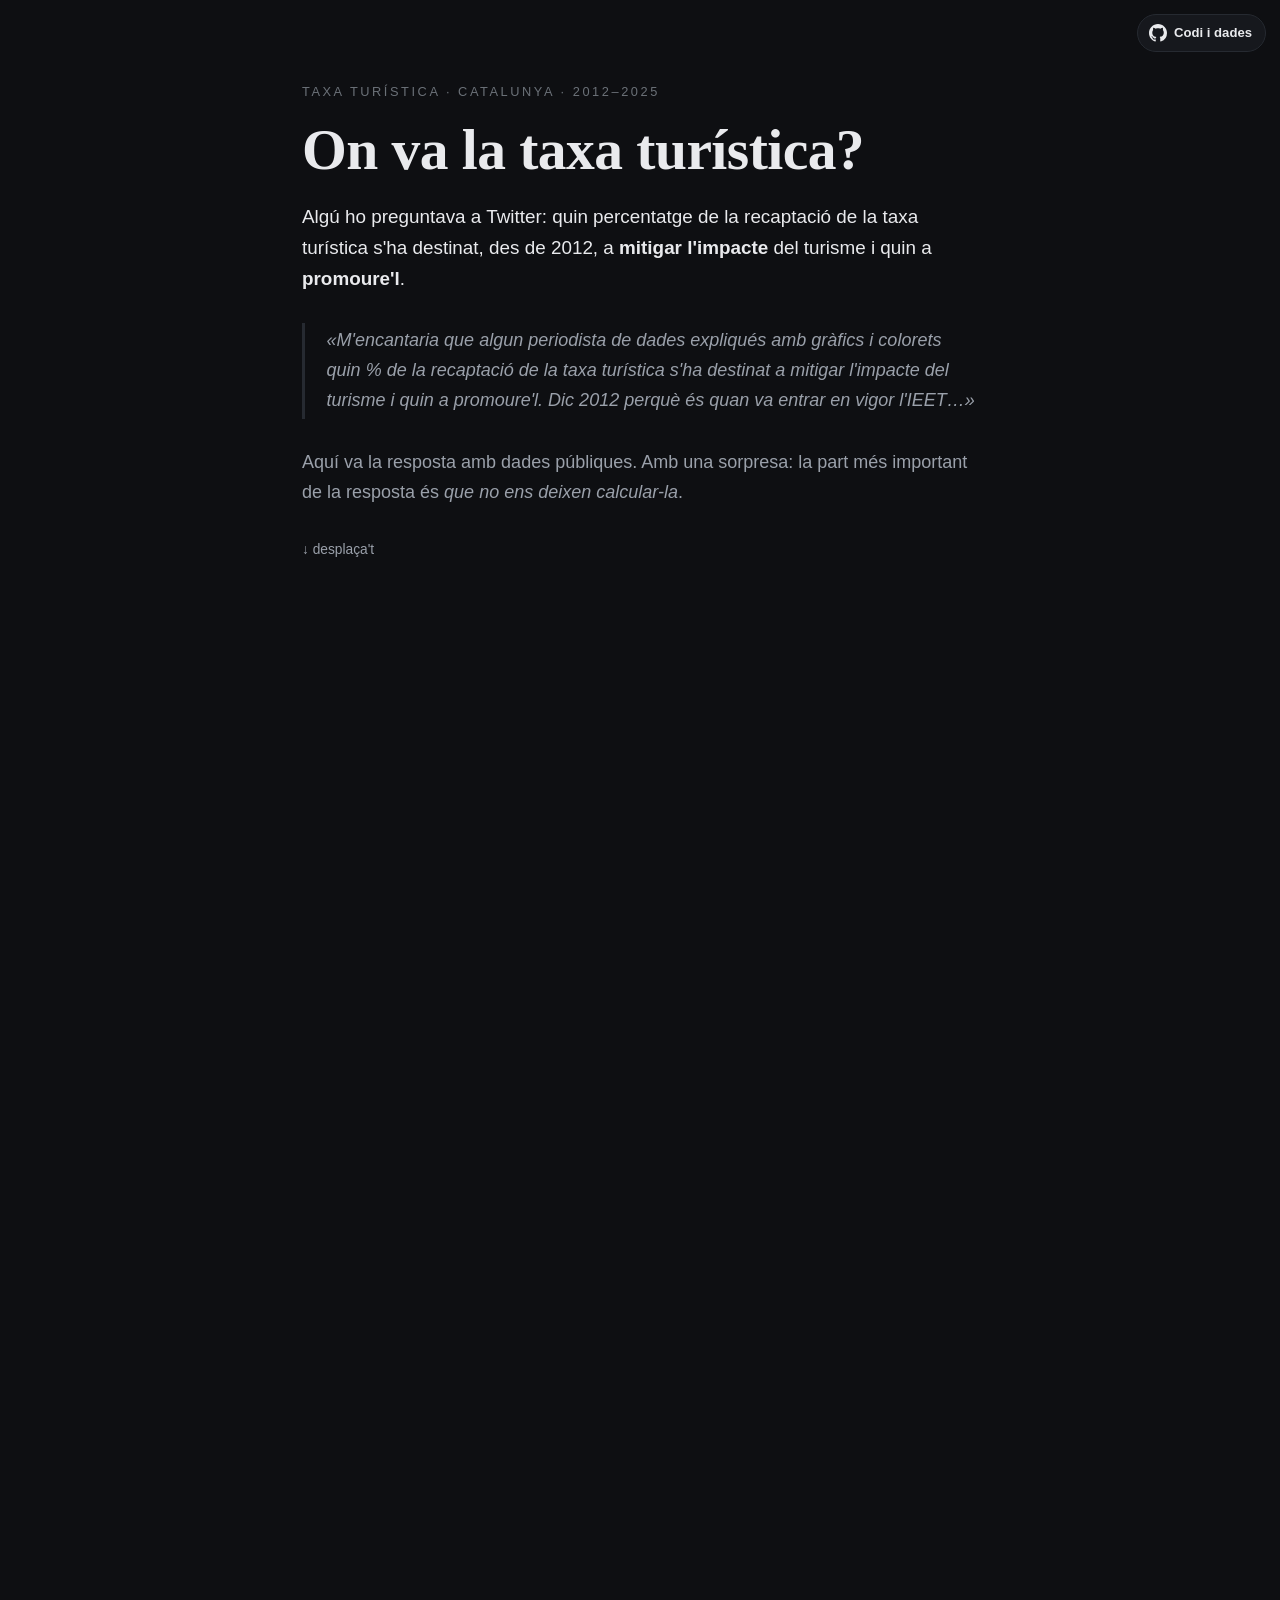
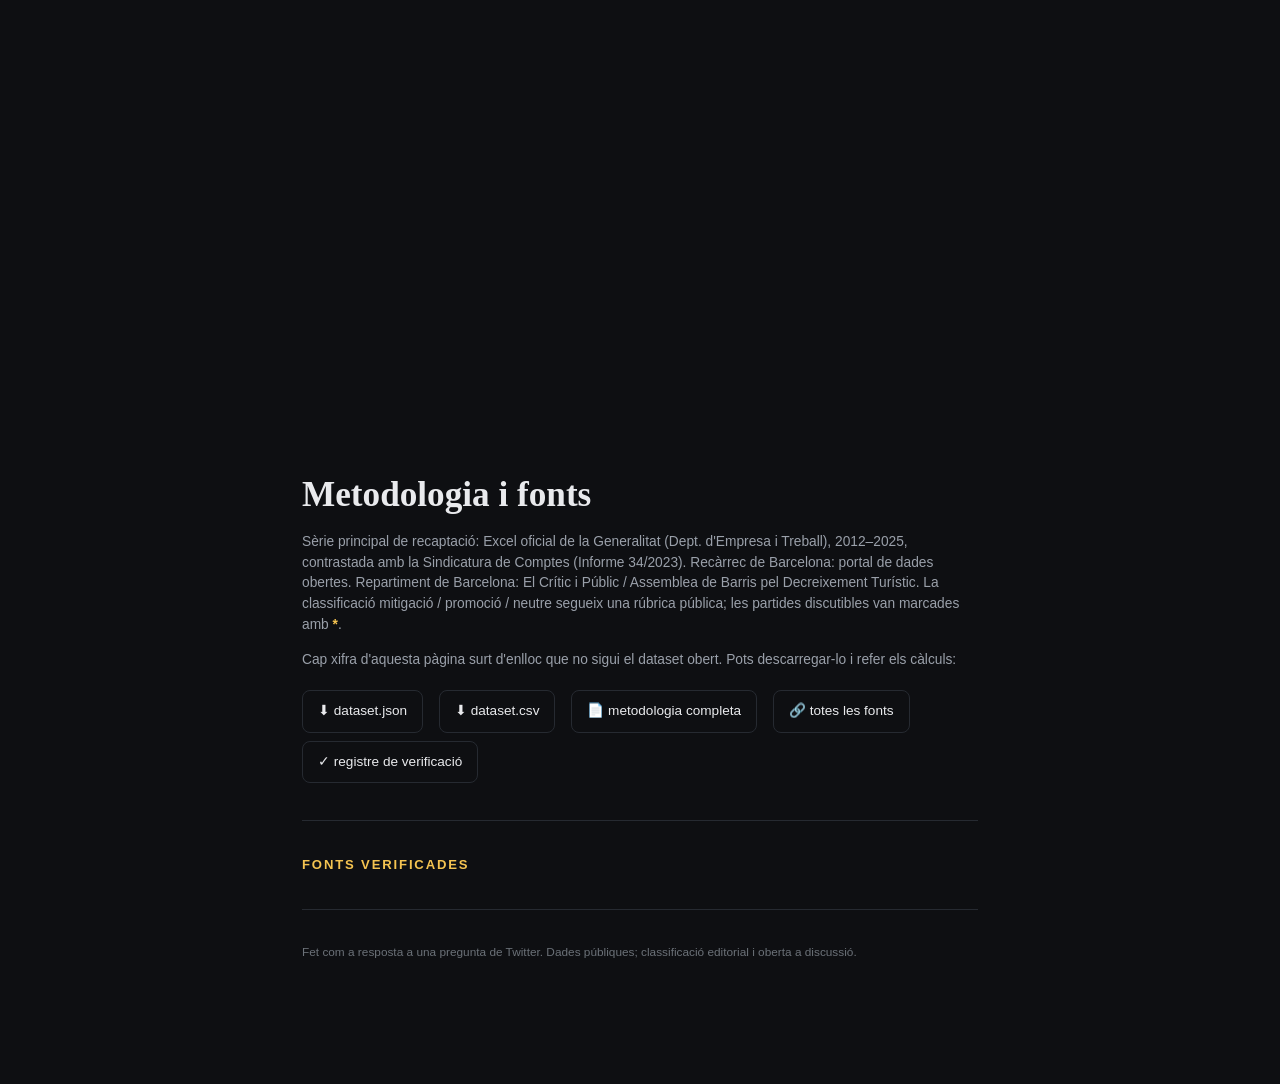
==== index.template.html @ 40e98e31 "fix: afegeix favicon SVG i elimina el 404 de /favicon.ico" ====
<!DOCTYPE html>
<html lang="ca">
<head>
<meta charset="utf-8">
<meta name="viewport" content="width=device-width, initial-scale=1">
<title>On va la taxa turística? · Catalunya 2012–2025</title>
<link rel="icon" type="image/svg+xml" href="favicon.svg">
<meta name="description" content="Quina part de la taxa turística catalana s'ha destinat a mitigar l'impacte del turisme i quina a promoure'l, des de 2012. Amb dades públiques i verificables.">
<meta property="og:title" content="On va la taxa turística?">
<meta property="og:description" content="Mitigar l'impacte del turisme o promoure'l? El que diuen — i el que amaguen — les dades públiques de la taxa turística catalana des de 2012.">
<meta property="og:type" content="website">
<meta name="twitter:card" content="summary_large_image">
<style>
  :root{
    --bg:#0e0f12; --panel:#16181d; --line:#262a31;
    --ink:#e9eaed; --muted:#9aa0aa; --faint:#6b7178;
    --promo:#e4572e; --mitig:#3aaf6c; --neutre:#8a8f98;
    --accent:#f5c451;
    --serif:Georgia,'Times New Roman',serif;
    --sans:-apple-system,BlinkMacSystemFont,'Segoe UI',Roboto,Helvetica,Arial,sans-serif;
    --maxw:720px;
  }
  *{box-sizing:border-box}
  html{scroll-behavior:smooth}
  body{
    margin:0;background:var(--bg);color:var(--ink);
    font-family:var(--sans);font-size:18px;line-height:1.65;
    -webkit-font-smoothing:antialiased;
  }
  #progress{position:fixed;top:0;left:0;height:3px;width:0;background:var(--accent);z-index:50;transition:width .1s linear}
  .ghbtn{position:fixed;top:14px;right:14px;z-index:60;display:inline-flex;align-items:center;gap:7px;
    background:var(--panel);border:1px solid var(--line);border-radius:999px;padding:7px 13px 7px 11px;
    color:var(--ink);text-decoration:none;font-size:.82rem;font-weight:600;backdrop-filter:blur(6px)}
  .ghbtn:hover{border-color:var(--accent)}
  .ghbtn svg{width:18px;height:18px;fill:currentColor}
  @media (max-width:520px){ .ghbtn span{display:none} .ghbtn{padding:8px} }
  .contrib{background:var(--panel);border:1px solid var(--line);border-radius:14px;padding:26px 24px}
  .contrib .btnrow{margin-top:1.1em}
  .btn{display:inline-flex;align-items:center;gap:8px;margin:.3em 10px .3em 0;padding:11px 18px;border-radius:9px;
    text-decoration:none;font-size:.9rem;font-weight:600}
  .btn-primary{background:var(--accent);color:#0e0f12}
  .btn-ghost{background:transparent;color:var(--ink);border:1px solid var(--line)}
  .btn-ghost:hover{border-color:var(--accent)}
  .btn svg{width:18px;height:18px;fill:currentColor}
  .wrap{max-width:var(--maxw);margin:0 auto;padding:0 22px}
  section{padding:9vh 0;border-bottom:1px solid transparent}
  .scene{opacity:0;transform:translateY(22px);transition:opacity .7s ease,transform .7s ease}
  .scene.in{opacity:1;transform:none}
  h1{font-family:var(--serif);font-weight:700;font-size:clamp(2.1rem,7vw,3.6rem);line-height:1.05;letter-spacing:-.01em;margin:.2em 0 .35em}
  h2{font-family:var(--serif);font-weight:700;font-size:clamp(1.5rem,4.6vw,2.2rem);line-height:1.12;margin:.2em 0 .5em}
  h3{font-size:.82rem;text-transform:uppercase;letter-spacing:.14em;color:var(--accent);font-weight:700;margin:0 0 1.1em}
  p{margin:0 0 1.1em}
  .lede{font-size:1.18rem;color:var(--ink)}
  .muted{color:var(--muted)}
  .small{font-size:.86rem;line-height:1.5}
  a{color:var(--ink);text-decoration:underline;text-decoration-color:var(--faint);text-underline-offset:3px}
  a:hover{text-decoration-color:var(--accent)}
  .kicker{font-size:.8rem;text-transform:uppercase;letter-spacing:.2em;color:var(--faint);margin-bottom:1.4em}
  .tweet{border-left:3px solid var(--line);padding:.2em 0 .2em 1.2em;margin:1.6em 0;color:var(--muted);font-style:italic}
  .big-stat{font-family:var(--serif);font-size:clamp(3rem,16vw,7rem);line-height:.9;font-weight:700;letter-spacing:-.02em}
  .big-stat.promo{color:var(--promo)}
  .big-stat.hole{color:var(--accent)}
  .chip{display:inline-flex;align-items:center;gap:.45em;font-size:.8rem;color:var(--muted);margin:.2em .8em .2em 0}
  .dot{width:.7em;height:.7em;border-radius:2px;display:inline-block}
  figure{margin:1.8em 0}
  figcaption{font-size:.8rem;color:var(--faint);margin-top:.7em}
  .src{font-size:.74rem;color:var(--faint)}
  .src a{color:var(--muted)}
  .callout{background:var(--panel);border:1px solid var(--line);border-radius:12px;padding:22px 22px;margin:1.6em 0}
  .callout.warn{border-color:#3a3320;background:#1b1810}
  .quote{font-family:var(--serif);font-size:1.25rem;line-height:1.45;color:var(--ink);margin:.2em 0 .5em}
  table.note{width:100%;border-collapse:collapse;font-size:.82rem;margin-top:.6em}
  table.note td{padding:.28em 0;border-bottom:1px solid var(--line);vertical-align:top}
  table.note td:last-child{text-align:right;white-space:nowrap;padding-left:14px;color:var(--muted)}
  .star{color:var(--accent);font-weight:700}
  svg{display:block;width:100%;height:auto;overflow:visible}
  .axis{fill:var(--faint);font-size:11px;font-family:var(--sans)}
  .barlabel{fill:var(--ink);font-size:12px;font-family:var(--sans)}
  .barval{fill:var(--muted);font-size:12px;font-family:var(--sans)}
  .legend{display:flex;flex-wrap:wrap;gap:2px 0;margin:.4em 0 0}
  .toggle{display:inline-flex;gap:6px;margin:.4em 0 1em;flex-wrap:wrap}
  .toggle button{background:var(--panel);color:var(--muted);border:1px solid var(--line);border-radius:999px;padding:6px 13px;font:inherit;font-size:.8rem;cursor:pointer}
  .toggle button[aria-pressed=true]{color:var(--bg);background:var(--accent);border-color:var(--accent);font-weight:600}
  .srcline{margin-top:.5em;font-size:.76rem;line-height:1.9}
  .srcline a{color:var(--muted);margin-right:.5em;border:1px solid var(--line);border-radius:6px;padding:3px 8px;text-decoration:none;white-space:nowrap;display:inline-block}
  .srcline a:hover{border-color:var(--accent);color:var(--ink)}
  .srcline a .ok{color:var(--mitig);font-weight:700}
  .regsrc{font-size:.74rem;margin-top:.5em;display:inline-block;color:var(--muted);text-decoration:none;border-bottom:1px solid var(--line)}
  .regsrc:hover{color:var(--ink);border-color:var(--accent)}
  .srclist{list-style:none;padding:0;margin:.4em 0 0;font-size:.82rem}
  .srclist li{padding:.7em 0;border-bottom:1px solid var(--line)}
  .srclist a{color:var(--ink)}
  .srclist .meta{color:var(--faint);display:block;margin-top:.2em;line-height:1.5}
  .ok{color:var(--mitig);font-weight:700}
  footer{padding:7vh 0 12vh;color:var(--muted);font-size:.86rem}
  footer h2{color:var(--ink)}
  .dl{display:inline-block;margin:.3em 12px .3em 0;padding:9px 15px;border:1px solid var(--line);border-radius:8px;text-decoration:none;color:var(--ink);font-size:.85rem}
  .dl:hover{border-color:var(--accent)}
  hr{border:0;border-top:1px solid var(--line);margin:2.4em 0}
  code{background:#1f232a;border:1px solid var(--line);border-radius:4px;padding:1px 5px;font-size:.86em}
  .anno{fill:var(--faint);font-size:10.5px}
  @media (max-width:520px){ body{font-size:17px} section{padding:7vh 0} }
</style>
</head>
<body>
<div id="progress"></div>
<a class="ghbtn" href="https://github.com/comlaterra/taxa-turistica-catalunya" target="_blank" rel="noopener noreferrer" aria-label="Veure el codi i les dades a GitHub">
  <svg viewBox="0 0 16 16" aria-hidden="true"><path d="M8 0C3.58 0 0 3.58 0 8c0 3.54 2.29 6.53 5.47 7.59.4.07.55-.17.55-.38 0-.19-.01-.82-.01-1.49-2.01.37-2.53-.49-2.69-.94-.09-.23-.48-.94-.82-1.13-.28-.15-.68-.52-.01-.53.63-.01 1.08.58 1.23.82.72 1.21 1.87.87 2.33.66.07-.52.28-.87.51-1.07-1.78-.2-3.64-.89-3.64-3.95 0-.87.31-1.59.82-2.15-.08-.2-.36-1.02.08-2.12 0 0 .67-.21 2.2.82.64-.18 1.32-.27 2-.27.68 0 1.36.09 2 .27 1.53-1.04 2.2-.82 2.2-.82.44 1.1.16 1.92.08 2.12.51.56.82 1.27.82 2.15 0 3.07-1.87 3.75-3.65 3.95.29.25.54.73.54 1.48 0 1.07-.01 1.93-.01 2.2 0 .21.15.46.55.38A8.013 8.013 0 0016 8c0-4.42-3.58-8-8-8z"/></svg>
  <span>Codi i dades</span>
</a>

<main>
  <section id="intro">
    <div class="wrap scene in">
      <div class="kicker">Taxa turística · Catalunya · 2012–2025</div>
      <h1>On va la taxa turística?</h1>
      <p class="lede">Algú ho preguntava a Twitter: quin percentatge de la recaptació de la taxa
      turística s'ha destinat, des de 2012, a <strong>mitigar l'impacte</strong> del turisme i
      quin a <strong>promoure'l</strong>.</p>
      <div class="tweet">«M'encantaria que algun periodista de dades expliqués amb gràfics i
      colorets quin % de la recaptació de la taxa turística s'ha destinat a mitigar l'impacte del
      turisme i quin a promoure'l. Dic 2012 perquè és quan va entrar en vigor l'IEET…»</div>
      <p class="muted">Aquí va la resposta amb dades públiques. Amb una sorpresa: la part més
      important de la resposta és <em>que no ens deixen calcular-la</em>.</p>
      <p class="small muted" style="margin-top:2.4em">↓ desplaça't</p>
    </div>
  </section>

  <section id="recaptacio">
    <div class="wrap">
      <div class="scene"><h3>1 · El denominador</h3>
      <h2>Primer, de quants diners parlem</h2>
      <p>L'IEET és vigent des de l'1 de novembre de 2012. Aquesta és la recaptació real, any a
      any, segons les xifres oficials de la Generalitat (i contrastades amb la Sindicatura de
      Comptes). De pocs milions a gairebé <strong>95 milions l'any</strong>.</p>
      </div>
      <figure class="scene">
        <div class="toggle" id="recToggle">
          <button data-mode="ieet" aria-pressed="true">IEET (Generalitat)</button>
          <button data-mode="both" aria-pressed="false">+ recàrrec de Barcelona</button>
        </div>
        <div id="chart-recaptacio"></div>
        <figcaption>Recaptació anual en milions d'euros. <span class="muted">2012 i 2025 són anys
        parcials.</span></figcaption>
        <div class="src" data-src="excel_gencat,socrata_q4sr,sindicatura_34_2023">Font: Generalitat,
        Dept. d'Empresa i Treball (Excel oficial 2012–2025); recàrrec de Barcelona via dades
        obertes. Contrast: Sindicatura de Comptes, Informe 34/2023.</div>
      </figure>
    </div>
  </section>

  <section id="pregunta">
    <div class="wrap scene">
      <h3>2 · La pregunta</h3>
      <h2>«…i on van, aquests diners?»</h2>
      <p>La llei envia la recaptació a un fons amb un nom que ja és tota una declaració
      d'intencions: el <strong>Fons per al Foment del Turisme</strong>. <em>Foment</em>, no
      mitigació.</p>
      <div id="regimes"></div>
    </div>
  </section>

  <section id="forat">
    <div class="wrap">
      <div class="scene" style="text-align:center">
        <h3 style="color:var(--accent)">3 · El forat negre</h3>
        <div class="big-stat hole">50%</div>
        <p class="lede" style="margin-top:.6em">del Fons el gestiona la Generalitat sense dir
        públicament en què el gasta.</p>
      </div>
      <div class="scene callout warn">
        <p class="quote">«Per al 50% restant del Fons… el Comitè bilateral <strong>no detalla ni
        especifica les actuacions o finalitats concretes</strong> a què s'ha de destinar
        l'import.»</p>
        <p class="src">— Sindicatura de Comptes de Catalunya, <a
        href="https://www.sindicatura.cat/documents/36414/85841/2023_34_es.pdf" target="_blank"
        rel="noopener noreferrer">Informe 34/2023</a> (fiscalització de l'exercici 2021, p. 24–26).
        Traducció del castellà.</p>
      </div>
      <div class="scene">
        <p>Aquest és el moll de l'os. <strong>El percentatge exacte mitigació-vs-promoció a
        escala de Catalunya no es pot calcular</strong> — no perquè no s'hagi mirat prou, sinó
        perquè <strong>l'administració no ho publica</strong>. I aquesta opacitat ja és una
        resposta a la pregunta del tuit.</p>
        <p class="muted">Però sí que podem mirar dues coses que <em>sí</em> són públiques: a qui
        van a parar els diners, i el cas de Barcelona, on el detall existeix.</p>
      </div>
    </div>
  </section>

  <section id="proxy">
    <div class="wrap">
      <div class="scene"><h3>4 · El que sí es veu (Generalitat)</h3>
      <h2>A qui transfereix la Generalitat</h2>
      <p>No sabem la finalitat euro a euro, però sí <strong>el destinatari</strong>. De la part
      del Fons que gestiona la Generalitat, l'exercici 2021, gairebé tot va a dos
      <strong>ens de promoció</strong>: l'Agència Catalana de Turisme i Circuits de
      Catalunya.</p>
      </div>
      <figure class="scene">
        <div id="chart-distribucio"></div>
        <div class="legend" id="legend-cats"></div>
        <figcaption>Transferències del Fons per destinatari, 2021, en milions d'euros.</figcaption>
        <div class="src" data-src="sindicatura_34_2023">Font: Sindicatura de Comptes, Informe
        34/2023 (obligacions reconegudes, exercici 2021).</div>
      </figure>
      <div class="scene callout">
        <p style="margin:0">L'<strong>Agència Catalana de Turisme</strong> i <strong>Circuits de
        Catalunya</strong> són, tots dos, organismes de <span style="color:var(--promo)">promoció
        turística</span>. La despesa identificable en <span
        style="color:var(--mitig)">mitigar</span> l'impacte, en canvi, queda dins el 50% que «no
        es detalla».</p>
      </div>
    </div>
  </section>

  <section id="barcelona">
    <div class="wrap">
      <div class="scene"><h3>5 · El cas Barcelona</h3>
      <h2>Aquí la dada sí existeix</h2>
      <p>Barcelona aplica des de 2021 un <strong>recàrrec municipal</strong> propi, que gestiona
      al marge del Fons català i que sí es pot resseguir. La investigació d'<a
      href="https://www.elcritic.cat/investigacio/un-consorci-dirigit-pels-hotelers-ha-rebut-39-milions-publics-de-la-taxa-turistica-195808"
      target="_blank" rel="noopener noreferrer">El Crític</a> va desglossar <strong>92,8 M€</strong> (2012–2022).</p>
      </div>
      <figure class="scene">
        <div id="chart-bcn"></div>
        <div class="legend" id="legend-cats2"></div>
        <figcaption>Repartiment del recàrrec de Barcelona 2012–2022, per categoria.
        <span class="star">*</span> <span class="muted">classificació discutible.</span></figcaption>
        <div class="src" data-src="elcritic">Font: El Crític, a partir de memòries i pressupostos
        municipals. Classificació pròpia (vegeu metodologia).</div>
      </figure>
      <div class="scene">
        <table class="note" id="bcn-table"></table>
      </div>
      <div class="scene callout">
        <p style="margin:0 0 .4em"><strong>39 milions</strong> — el 43% — van anar directament a
        <strong>Turisme de Barcelona</strong>, el consorci público-privat dirigit pels hotelers.
        L'<a href="https://assembleabarris.wordpress.com/2024/03/20/taxa-turistica-ni-solucio-ni-gestio-nomes-promocio-i-financament-de-turisme-de-barcelona/"
        target="_blank" rel="noopener noreferrer">Assemblea de Barris pel Decreixement
        Turístic</a> ho va reconstruir amb una petició d'accés a la informació (difós per <a
        href="https://www.diaripublic.cat/90-recaptacio-taxa-turistica-barcelona-els-darrers-10-anys-s-destinat-promocio-turisme.html"
        target="_blank" rel="noopener noreferrer">Públic</a>):</p>
        <div class="big-stat promo" style="font-size:clamp(2.4rem,12vw,5rem)">90%</div>
        <p class="muted" style="margin:.2em 0 .8em">de la recaptació de la dècada (81 M€ de 91) a
        finalitats de foment del turisme. Pràcticament res a revertir-ne els impactes.</p>
        <p class="small" style="margin:0"><strong>I els 39 M€?</strong> Segons l'Assemblea,
        Turisme de Barcelona <strong>no n'ha justificat la finalitat</strong> — ni en les dades
        transferides ni en les seves memòries i pressupostos.</p>
        <div class="src" data-src="assemblea_abdt,diaripublic" style="margin-top:.8em">Font:
        anàlisi de l'Assemblea de Barris (petició d'accés a la informació), 2013–2022.</div>
      </div>
    </div>
  </section>

  <section id="conclusio">
    <div class="wrap scene">
      <h3>6 · La resposta</h3>
      <h2>Llavors, quin percentatge?</h2>
      <p>La resposta honesta té tres capes:</p>
      <div class="callout">
        <p style="margin:0 0 .8em"><span class="dot" style="background:var(--neutre)"></span>
        <strong>A escala de Catalunya: no es pot saber.</strong> La Generalitat no publica la
        despesa del Fons per finalitat. Que la pregunta no tingui resposta pública, en un impost
        que ja recapta ~95 M€/any, <em>és</em> la troballa.</p>
        <p style="margin:0 0 .8em"><span class="dot" style="background:var(--promo)"></span>
        <strong>Pel destinatari: el gruix, a promoció.</strong> El 2021, de la part que gestiona
        la Generalitat, gairebé tot va a l'ACT i a Circuits — ens de promoció. La mitigació no
        apareix com a partida pròpia.</p>
        <p style="margin:0"><span class="dot" style="background:var(--promo)"></span>
        <strong>A Barcelona, on hi ha detall: 9 de cada 10 euros, a foment.</strong> 39 M€ al
        consorci hoteler; la mitigació (agents cívics, bus, inspecció) és minoritària.</p>
      </div>
      <p>El fons es diu, literalment, «de Foment del Turisme». Les dades que <em>sí</em> existeixen
      hi apunten en la mateixa direcció. I la dada que ho tancaria del tot… no es publica.</p>
    </div>
  </section>

  <section id="contribueix">
    <div class="wrap scene">
      <h3>7 · Obert a tothom</h3>
      <h2>Hi trobes un error? Tens una dada millor?</h2>
      <p>Tot el codi i totes les dades són <strong>públics i de domini públic</strong> (CC0). La
      classificació promoció / mitigació és, per força, editorial — i per això està
      <strong>oberta a discussió</strong>. Si veus una xifra mal posada, tens una font millor o
      vols reclassificar una partida amb arguments, pots fer-ho.</p>
      <div class="contrib">
        <p style="margin:0"><strong>Qualsevol persona pot contribuir.</strong> L'única regla:
        els canvis entren per <em>Pull Request</em> (la branca <code>master</code> està
        protegida). Tota dada nova ha de portar una font verificable.</p>
        <div class="btnrow">
          <a class="btn btn-primary" href="https://github.com/comlaterra/taxa-turistica-catalunya" target="_blank" rel="noopener noreferrer">
            <svg viewBox="0 0 16 16" aria-hidden="true"><path d="M8 0C3.58 0 0 3.58 0 8c0 3.54 2.29 6.53 5.47 7.59.4.07.55-.17.55-.38 0-.19-.01-.82-.01-1.49-2.01.37-2.53-.49-2.69-.94-.09-.23-.48-.94-.82-1.13-.28-.15-.68-.52-.01-.53.63-.01 1.08.58 1.23.82.72 1.21 1.87.87 2.33.66.07-.52.28-.87.51-1.07-1.78-.2-3.64-.89-3.64-3.95 0-.87.31-1.59.82-2.15-.08-.2-.36-1.02.08-2.12 0 0 .67-.21 2.2.82.64-.18 1.32-.27 2-.27.68 0 1.36.09 2 .27 1.53-1.04 2.2-.82 2.2-.82.44 1.1.16 1.92.08 2.12.51.56.82 1.27.82 2.15 0 3.07-1.87 3.75-3.65 3.95.29.25.54.73.54 1.48 0 1.07-.01 1.93-.01 2.2 0 .21.15.46.55.38A8.013 8.013 0 0016 8c0-4.42-3.58-8-8-8z"/></svg>
            Repositori a GitHub
          </a>
          <a class="btn btn-ghost" href="https://github.com/comlaterra/taxa-turistica-catalunya/blob/master/CONTRIBUTING.md" target="_blank" rel="noopener noreferrer">Com contribuir →</a>
        </div>
      </div>
    </div>
  </section>

  <footer>
    <div class="wrap">
      <h2>Metodologia i fonts</h2>
      <p class="small">Sèrie principal de recaptació: Excel oficial de la Generalitat (Dept.
      d'Empresa i Treball), 2012–2025, contrastada amb la Sindicatura de Comptes (Informe
      34/2023). Recàrrec de Barcelona: portal de dades obertes. Repartiment de Barcelona: El
      Crític i Públic / Assemblea de Barris pel Decreixement Turístic. La classificació
      mitigació / promoció / neutre segueix una rúbrica pública; les partides discutibles van
      marcades amb <span class="star">*</span>.</p>
      <p class="small">Cap xifra d'aquesta pàgina surt d'enlloc que no sigui el dataset obert.
      Pots descarregar-lo i refer els càlculs:</p>
      <p>
        <a class="dl" href="data/dataset.json">⬇ dataset.json</a>
        <a class="dl" href="data/dataset.csv">⬇ dataset.csv</a>
        <a class="dl" href="METODOLOGIA.md">📄 metodologia completa</a>
        <a class="dl" href="data/fonts.md">🔗 totes les fonts</a>
        <a class="dl" href="data/verificacio.md">✓ registre de verificació</a>
      </p>
      <hr>
      <h3 style="margin-bottom:.8em">Fonts verificades</h3>
      <p class="src" id="verified-note"></p>
      <ul id="source-list" class="srclist"></ul>
      <hr>
      <p class="src" id="updated"></p>
      <p class="src">Fet com a resposta a una pregunta de Twitter. Dades públiques; classificació
      editorial i oberta a discussió.</p>
    </div>
  </footer>
</main>

<script id="dataset" type="application/json">__DATASET__</script>
<script>
(function(){
  "use strict";
  var DATA = JSON.parse(document.getElementById('dataset').textContent);
  var C = {promocio:'#e4572e', mitigacio:'#3aaf6c', neutre:'#8a8f98'};
  var CLABEL = {promocio:'Promoció', mitigacio:'Mitigació', neutre:'Neutre / mixt'};
  var eu = new Intl.NumberFormat('ca-ES');
  function m(n){ return (n/1e6); }
  function fmtM(n){ return eu.format(Math.round(m(n)*10)/10); }
  function esc(s){ return String(s).replace(/[&<>"']/g,function(c){
    return {'&':'&amp;','<':'&lt;','>':'&gt;','"':'&quot;',"'":'&#39;'}[c]; }); }
  function el(tag,attrs,children){
    var e=document.createElementNS('http://www.w3.org/2000/svg',tag);
    for(var k in attrs){ e.setAttribute(k, attrs[k]); }
    (children||[]).forEach(function(c){ e.appendChild(c); });
    return e;
  }
  function txt(x,y,s,cls,extra){
    var t=el('text',Object.assign({x:x,y:y,'class':cls||''},extra||{}));
    t.textContent=s; return t;
  }

  /* ---------- Chart 1: recaptació (yearly columns) ---------- */
  var recMode='ieet';
  function drawRecaptacio(){
    var box=document.getElementById('chart-recaptacio'); box.innerHTML='';
    var rows=DATA.recaptacio.rows;
    var W=720,H=360, padL=34,padR=10,padT=18,padB=46;
    var iw=W-padL-padR, ih=H-padT-padB;
    var max= recMode==='both'
      ? Math.max.apply(null,rows.map(function(r){return r.ieet+r.recarrec_bcn;}))
      : Math.max.apply(null,rows.map(function(r){return r.ieet;}));
    max = Math.ceil(max/2e7)*2e7;
    var n=rows.length, gap=8, bw=(iw - gap*(n-1))/n;
    var svg=el('svg',{viewBox:'0 0 '+W+' '+H,role:'img','aria-label':'Recaptació anual de la taxa turística'});
    // gridlines + y labels
    for(var g=0; g<=max; g+=2e7){
      var gy=padT+ih-(g/max)*ih;
      svg.appendChild(el('line',{x1:padL,y1:gy,x2:W-padR,y2:gy,stroke:'#1f232a','stroke-width':1}));
      svg.appendChild(txt(padL-6,gy+3, eu.format(g/1e6),'axis',{'text-anchor':'end'}));
    }
    rows.forEach(function(r,i){
      var x=padL+i*(bw+gap);
      var hIeet=(r.ieet/max)*ih;
      var partial = !!r.partial;
      // IEET bar
      var bar=el('rect',{x:x, y:padT+ih, width:bw, height:0, rx:2,
        fill: partial? '#3a4a6a' : '#5b7fb0', opacity: partial?0.7:1});
      svg.appendChild(bar);
      (function(bar,h){ requestAnimationFrame(function(){
        bar.style.transition='y .9s cubic-bezier(.2,.7,.2,1), height .9s cubic-bezier(.2,.7,.2,1)';
        requestAnimationFrame(function(){ bar.setAttribute('y',padT+ih-h); bar.setAttribute('height',h); });
      }); })(bar,hIeet);
      // recàrrec stacked
      if(recMode==='both' && r.recarrec_bcn>0){
        var hR=(r.recarrec_bcn/max)*ih;
        var rb=el('rect',{x:x, y:padT+ih-hIeet, width:bw, height:0, rx:2, fill:C.promocio, opacity:.92});
        svg.appendChild(rb);
        (function(rb,hI,hh){ requestAnimationFrame(function(){
          rb.style.transition='y 1s ease, height 1s ease';
          requestAnimationFrame(function(){ rb.setAttribute('y',padT+ih-hI-hh); rb.setAttribute('height',hh); });
        }); })(rb,hIeet,hR);
      }
      // x label
      svg.appendChild(txt(x+bw/2, H-padB+16, ("'"+String(r.year).slice(2)), 'axis', {'text-anchor':'middle'}));
      // value on top of tallest full-year bars
      var top = recMode==='both'? (r.ieet+r.recarrec_bcn) : r.ieet;
      if(!partial){
        svg.appendChild(txt(x+bw/2, padT+ih-(top/max)*ih-5, fmtM(top), 'barval', {'text-anchor':'middle','font-size':'10'}));
      }
    });
    // peak annotation
    svg.appendChild(txt(padL, padT-4, 'milions €','axis'));
    box.appendChild(svg);
  }
  document.getElementById('recToggle').addEventListener('click',function(e){
    var b=e.target.closest('button'); if(!b) return;
    recMode=b.getAttribute('data-mode');
    Array.prototype.forEach.call(this.querySelectorAll('button'),function(x){
      x.setAttribute('aria-pressed', x===b ? 'true':'false');
    });
    drawRecaptacio();
  });

  /* ---------- Regimes (timeline) ---------- */
  (function(){
    var host=document.getElementById('regimes'); if(!host) return;
    DATA.regimes.items.forEach(function(it){
      var d=document.createElement('div'); d.className='callout'; d.style.padding='14px 18px';
      d.innerHTML='<strong>'+esc(it.year)+' · '+esc(it.norm)+'</strong><br><span class="muted small">'+esc(it.desc)+'</span>';
      var s=DATA.sources[it.source_id];
      if(s){
        var a=document.createElement('a');
        a.className='regsrc'; a.href=s.url; a.target='_blank'; a.rel='noopener noreferrer';
        a.textContent='Font: '+s.label.split(' — ')[0];
        d.appendChild(document.createElement('br')); d.appendChild(a);
      }
      host.appendChild(d);
    });
  })();

  /* ---------- Chart 2: distribució 2021 (horizontal bars) ---------- */
  (function(){
    var box=document.getElementById('chart-distribucio'); if(!box) return;
    var items=DATA.distribucio_generalitat_2021.items.slice().sort(function(a,b){return b.amount-a.amount;});
    var W=720, rowH=44, padL=4, padR=4, top=8;
    var H=top+items.length*rowH+6;
    var max=Math.max.apply(null,items.map(function(i){return i.amount;}));
    var svg=el('svg',{viewBox:'0 0 '+W+' '+H,role:'img','aria-label':'Distribució del fons 2021'});
    var barMax=W-160;
    items.forEach(function(it,i){
      var y=top+i*rowH;
      svg.appendChild(txt(0,y+12,it.dest.length>34?it.dest.slice(0,33)+'…':it.dest,'barlabel'));
      var w=Math.max(2,(it.amount/max)*barMax);
      var bar=el('rect',{x:0,y:y+18,width:0,height:16,rx:3,fill:C[it.category]});
      svg.appendChild(bar);
      (function(bar,w){ requestAnimationFrame(function(){
        bar.style.transition='width 1s cubic-bezier(.2,.7,.2,1)';
        requestAnimationFrame(function(){ bar.setAttribute('width',w); });
      });})(bar,w);
      svg.appendChild(txt(w+8,y+31, fmtM(it.amount)+' M€','barval'));
    });
    box.appendChild(svg);
    legend('legend-cats',['promocio','mitigacio','neutre']);
  })();

  /* ---------- Chart 3: Barcelona stacked bar by category ---------- */
  (function(){
    var box=document.getElementById('chart-bcn'); if(!box) return;
    var bcn=DATA.barcelona.itemized;
    var totals={promocio:0,mitigacio:0,neutre:0};
    bcn.items.forEach(function(it){ totals[it.category]+=it.amount; });
    var itemized=totals.promocio+totals.mitigacio+totals.neutre;
    var rest=Math.max(0, bcn.total-itemized);
    totals.neutre+=rest; // remainder = projectes no desglossats
    var order=['promocio','mitigacio','neutre'];
    var W=720,H=120, padT=10, barH=54, x0=0, full=W;
    var svg=el('svg',{viewBox:'0 0 '+W+' '+H,role:'img','aria-label':'Repartiment del recàrrec de Barcelona'});
    var x=x0;
    order.forEach(function(k){
      var w=(totals[k]/bcn.total)*full;
      var seg=el('rect',{x:x,y:padT,width:0,height:barH,fill:C[k]});
      svg.appendChild(seg);
      (function(seg,xx,w){ requestAnimationFrame(function(){
        seg.style.transition='width 1.1s cubic-bezier(.2,.7,.2,1)';
        requestAnimationFrame(function(){ seg.setAttribute('width',w); });
      });})(seg,x,w);
      var pct=Math.round(totals[k]/bcn.total*100);
      if(w>54){
        svg.appendChild(txt(x+8,padT+22,pct+'%','barlabel',{'font-weight':'700',fill:'#0e0f12'}));
        svg.appendChild(txt(x+8,padT+40,CLABEL[k],'barlabel',{'font-size':'11',fill:'#0e0f12'}));
      }
      x+=w;
    });
    svg.appendChild(txt(0,padT+barH+22,'Total desglossat: '+fmtM(bcn.total)+' M€ (2012–2022)','barval'));
    box.appendChild(svg);
    legend('legend-cats2',order);

    // table of items
    var tb=document.getElementById('bcn-table');
    bcn.items.slice().sort(function(a,b){return b.amount-a.amount;}).forEach(function(it){
      var tr=document.createElement('tr');
      var star=it.debatable?' <span class="star">*</span>':'';
      tr.innerHTML='<td><span class="dot" style="background:'+C[it.category]+'"></span> '+
        esc(it.concept)+star+'</td><td>'+fmtM(it.amount)+' M€</td>';
      tb.appendChild(tr);
    });
  })();

  function legend(id,keys){
    var host=document.getElementById(id); if(!host) return;
    keys.forEach(function(k){
      var s=document.createElement('span'); s.className='chip';
      s.innerHTML='<span class="dot" style="background:'+C[k]+'"></span>'+CLABEL[k];
      host.appendChild(s);
    });
  }

  /* ---------- per-figure verified source links ---------- */
  (function(){
    Array.prototype.forEach.call(document.querySelectorAll('.src[data-src]'),function(node){
      var ids=node.getAttribute('data-src').split(',');
      var line=document.createElement('div'); line.className='srcline';
      ids.forEach(function(id){
        var s=DATA.sources[id.trim()]; if(!s) return;
        var a=document.createElement('a');
        a.href=s.url; a.target='_blank'; a.rel='noopener noreferrer';
        a.title=s.backs;
        a.innerHTML=esc(s.label.split(' — ')[0])+' <span class="ok">✓</span>';
        line.appendChild(a);
      });
      node.appendChild(line);
    });
  })();

  /* ---------- footer: verified sources registry ---------- */
  (function(){
    var ul=document.getElementById('source-list'); if(!ul) return;
    var ids=Object.keys(DATA.sources), allok=true;
    ids.forEach(function(id){
      var s=DATA.sources[id]; if(s.http!==200) allok=false;
      var li=document.createElement('li');
      var a=document.createElement('a');
      a.href=s.url; a.target='_blank'; a.rel='noopener noreferrer'; a.textContent=s.label;
      li.appendChild(a);
      var meta=document.createElement('span'); meta.className='meta';
      meta.innerHTML='<span class="ok">✓ HTTP '+s.http+'</span> · verificat '+esc(s.verified)+
        ' · '+esc(s.kind)+'. Sosté: '+esc(s.backs);
      li.appendChild(meta);
      ul.appendChild(li);
    });
    document.getElementById('verified-note').innerHTML =
      (allok?'<span class="ok">Tots els '+ids.length+' enllaços comprovats (HTTP 200)</span>':
              ids.length+' fonts')+
      ' el 2026-06-03. Cada enllaç obre la font original en una pestanya nova.';
  })();

  /* ---------- updated stamp ---------- */
  document.getElementById('updated').textContent =
    'Dades actualitzades: '+DATA.meta.data_updated+' · Cobertura: '+DATA.meta.coverage+'.';

  /* ---------- force every link to open in an external tab ---------- */
  Array.prototype.forEach.call(document.querySelectorAll('a[href]'),function(a){
    a.setAttribute('target','_blank');
    a.setAttribute('rel','noopener noreferrer');
  });

  /* ---------- scroll reveal + progress ---------- */
  var scenes=document.querySelectorAll('.scene');
  if('IntersectionObserver' in window){
    var io=new IntersectionObserver(function(es){
      es.forEach(function(en){ if(en.isIntersecting){ en.target.classList.add('in'); io.unobserve(en.target);} });
    },{threshold:.18});
    scenes.forEach(function(s){ io.observe(s); });
  } else { scenes.forEach(function(s){ s.classList.add('in'); }); }

  var prog=document.getElementById('progress');
  window.addEventListener('scroll',function(){
    var h=document.documentElement;
    var p=h.scrollTop/(h.scrollHeight-h.clientHeight);
    prog.style.width=(p*100)+'%';
  },{passive:true});

  drawRecaptacio();
})();
</script>
</body>
</html>
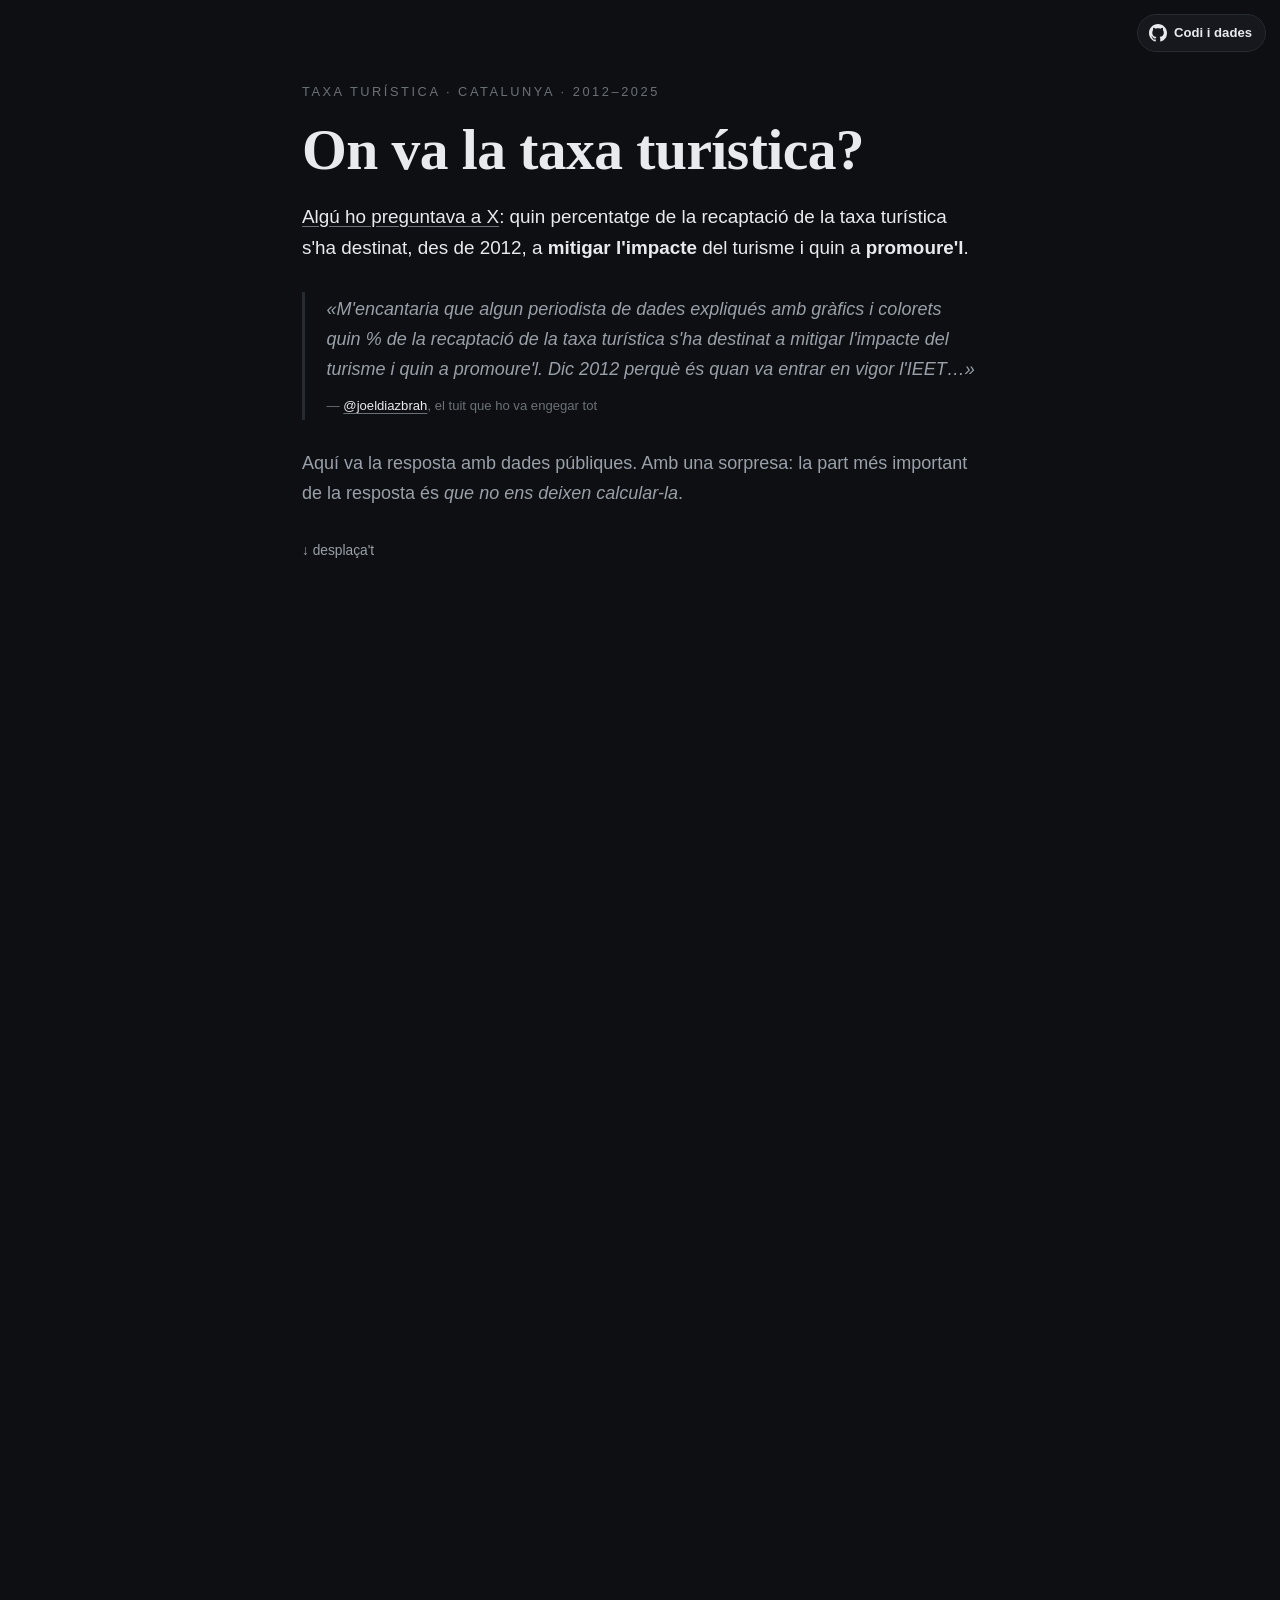
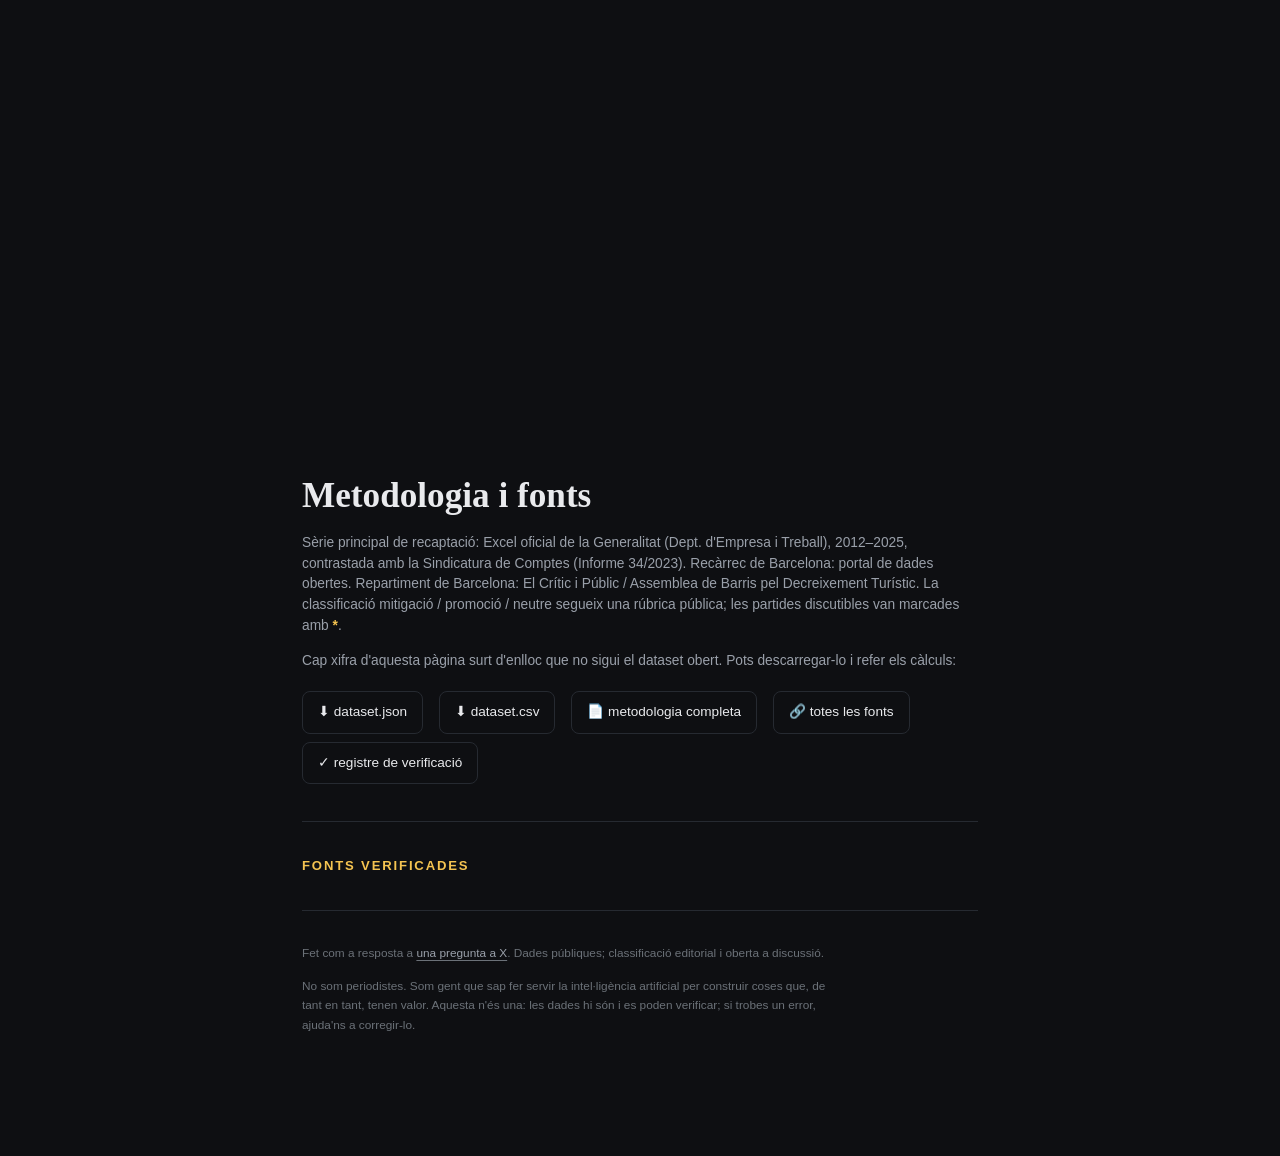
==== commit 888e4aed: "content: atribueix el tuit original (@joeldiazbrah) i afegeix nota sobre qui som" ====
--- a/index.template.html
+++ b/index.template.html
@@ -57,6 +57,7 @@
   a:hover{text-decoration-color:var(--accent)}
   .kicker{font-size:.8rem;text-transform:uppercase;letter-spacing:.2em;color:var(--faint);margin-bottom:1.4em}
   .tweet{border-left:3px solid var(--line);padding:.2em 0 .2em 1.2em;margin:1.6em 0;color:var(--muted);font-style:italic}
+  .tweet .cite{display:block;margin-top:.8em;font-style:normal;font-size:.82rem;color:var(--faint)}
   .big-stat{font-family:var(--serif);font-size:clamp(3rem,16vw,7rem);line-height:.9;font-weight:700;letter-spacing:-.02em}
   .big-stat.promo{color:var(--promo)}
   .big-stat.hole{color:var(--accent)}
@@ -114,12 +115,16 @@
     <div class="wrap scene in">
       <div class="kicker">Taxa turística · Catalunya · 2012–2025</div>
       <h1>On va la taxa turística?</h1>
-      <p class="lede">Algú ho preguntava a Twitter: quin percentatge de la recaptació de la taxa
-      turística s'ha destinat, des de 2012, a <strong>mitigar l'impacte</strong> del turisme i
-      quin a <strong>promoure'l</strong>.</p>
+      <p class="lede"><a href="https://x.com/joeldiazbrah/status/2061476681865384081"
+      target="_blank" rel="noopener noreferrer">Algú ho preguntava a X</a>: quin percentatge de la
+      recaptació de la taxa turística s'ha destinat, des de 2012, a <strong>mitigar
+      l'impacte</strong> del turisme i quin a <strong>promoure'l</strong>.</p>
       <div class="tweet">«M'encantaria que algun periodista de dades expliqués amb gràfics i
       colorets quin % de la recaptació de la taxa turística s'ha destinat a mitigar l'impacte del
-      turisme i quin a promoure'l. Dic 2012 perquè és quan va entrar en vigor l'IEET…»</div>
+      turisme i quin a promoure'l. Dic 2012 perquè és quan va entrar en vigor l'IEET…»
+      <span class="cite">— <a href="https://x.com/joeldiazbrah/status/2061476681865384081"
+      target="_blank" rel="noopener noreferrer">@joeldiazbrah</a>, el tuit que ho va engegar
+      tot</span></div>
       <p class="muted">Aquí va la resposta amb dades públiques. Amb una sorpresa: la part més
       important de la resposta és <em>que no ens deixen calcular-la</em>.</p>
       <p class="small muted" style="margin-top:2.4em">↓ desplaça't</p>
@@ -324,8 +329,13 @@
       <ul id="source-list" class="srclist"></ul>
       <hr>
       <p class="src" id="updated"></p>
-      <p class="src">Fet com a resposta a una pregunta de Twitter. Dades públiques; classificació
+      <p class="src">Fet com a resposta a <a href="https://x.com/joeldiazbrah/status/2061476681865384081"
+      target="_blank" rel="noopener noreferrer">una pregunta a X</a>. Dades públiques; classificació
       editorial i oberta a discussió.</p>
+      <p class="src" style="margin-top:1em;max-width:46em">No som periodistes. Som gent que sap fer
+      servir la intel·ligència artificial per construir coses que, de tant en tant, tenen valor.
+      Aquesta n'és una: les dades hi són i es poden verificar; si trobes un error, ajuda'ns a
+      corregir-lo.</p>
     </div>
   </footer>
 </main>
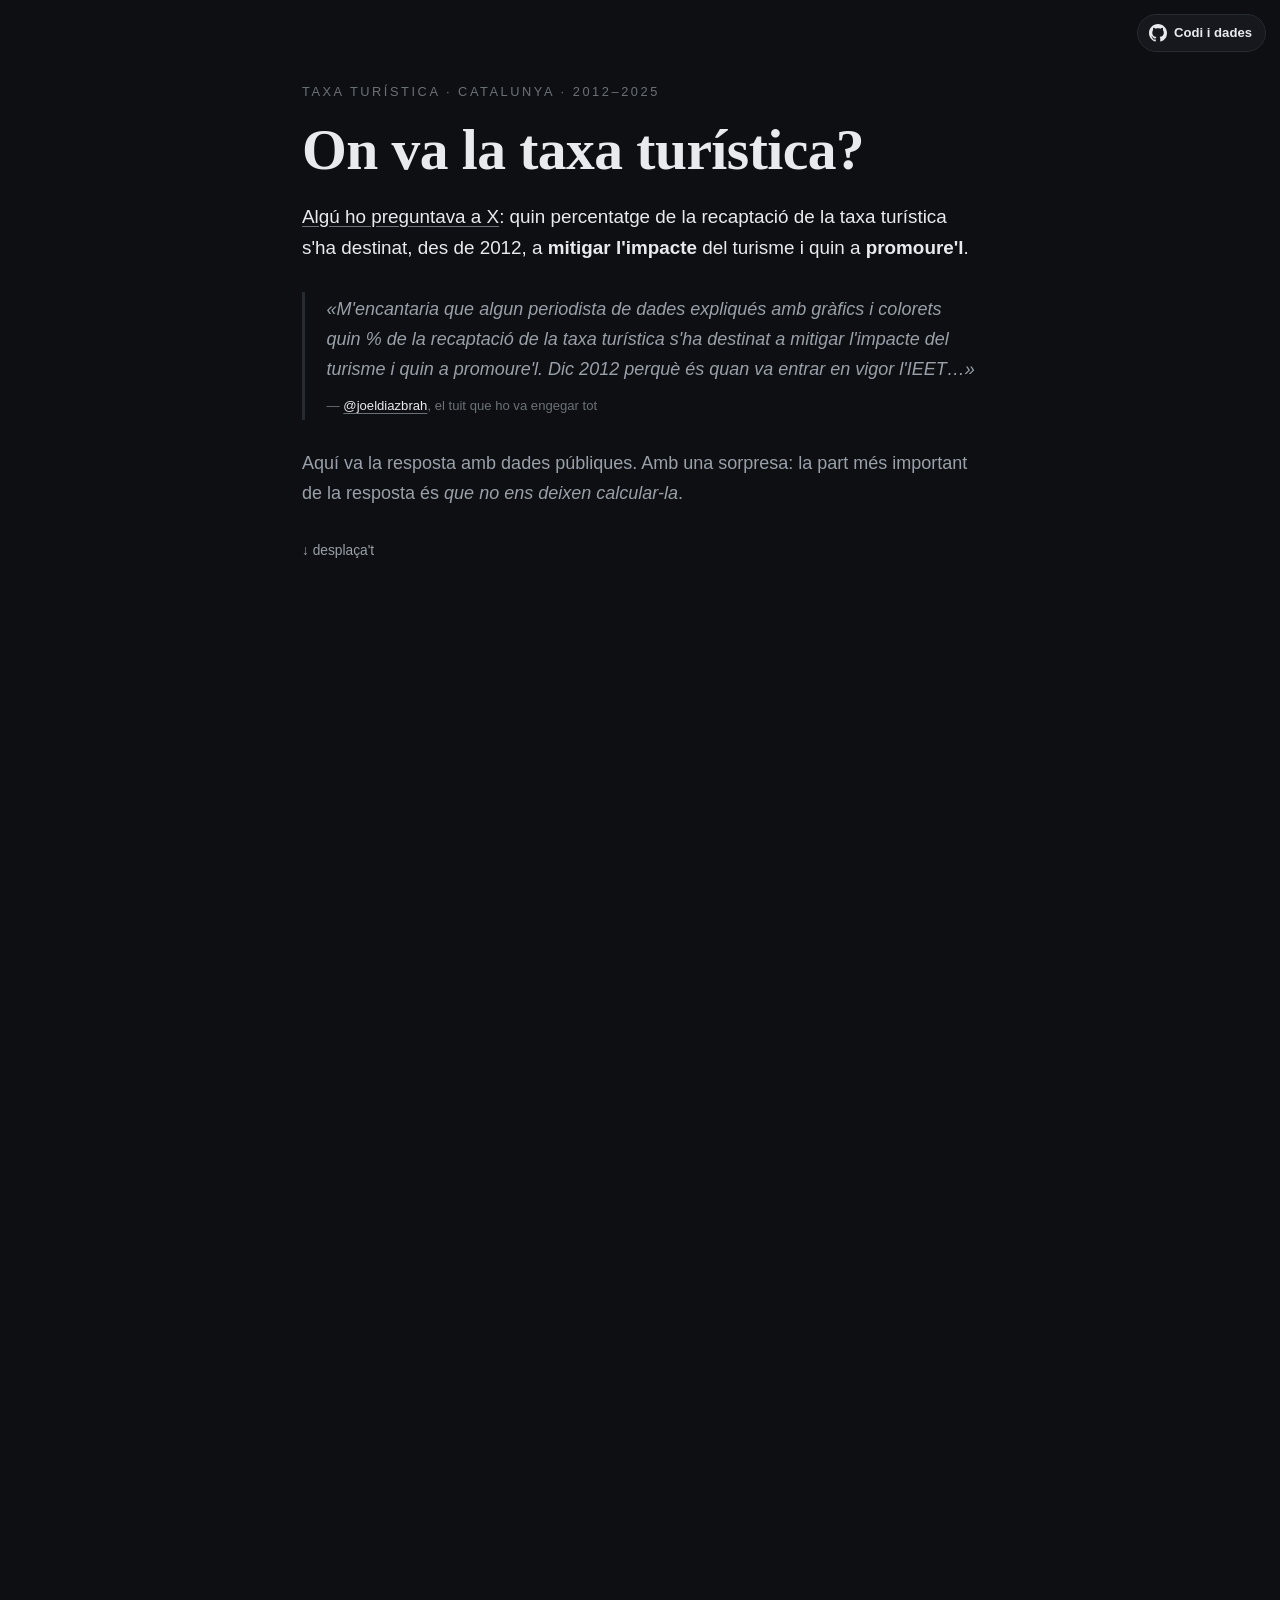
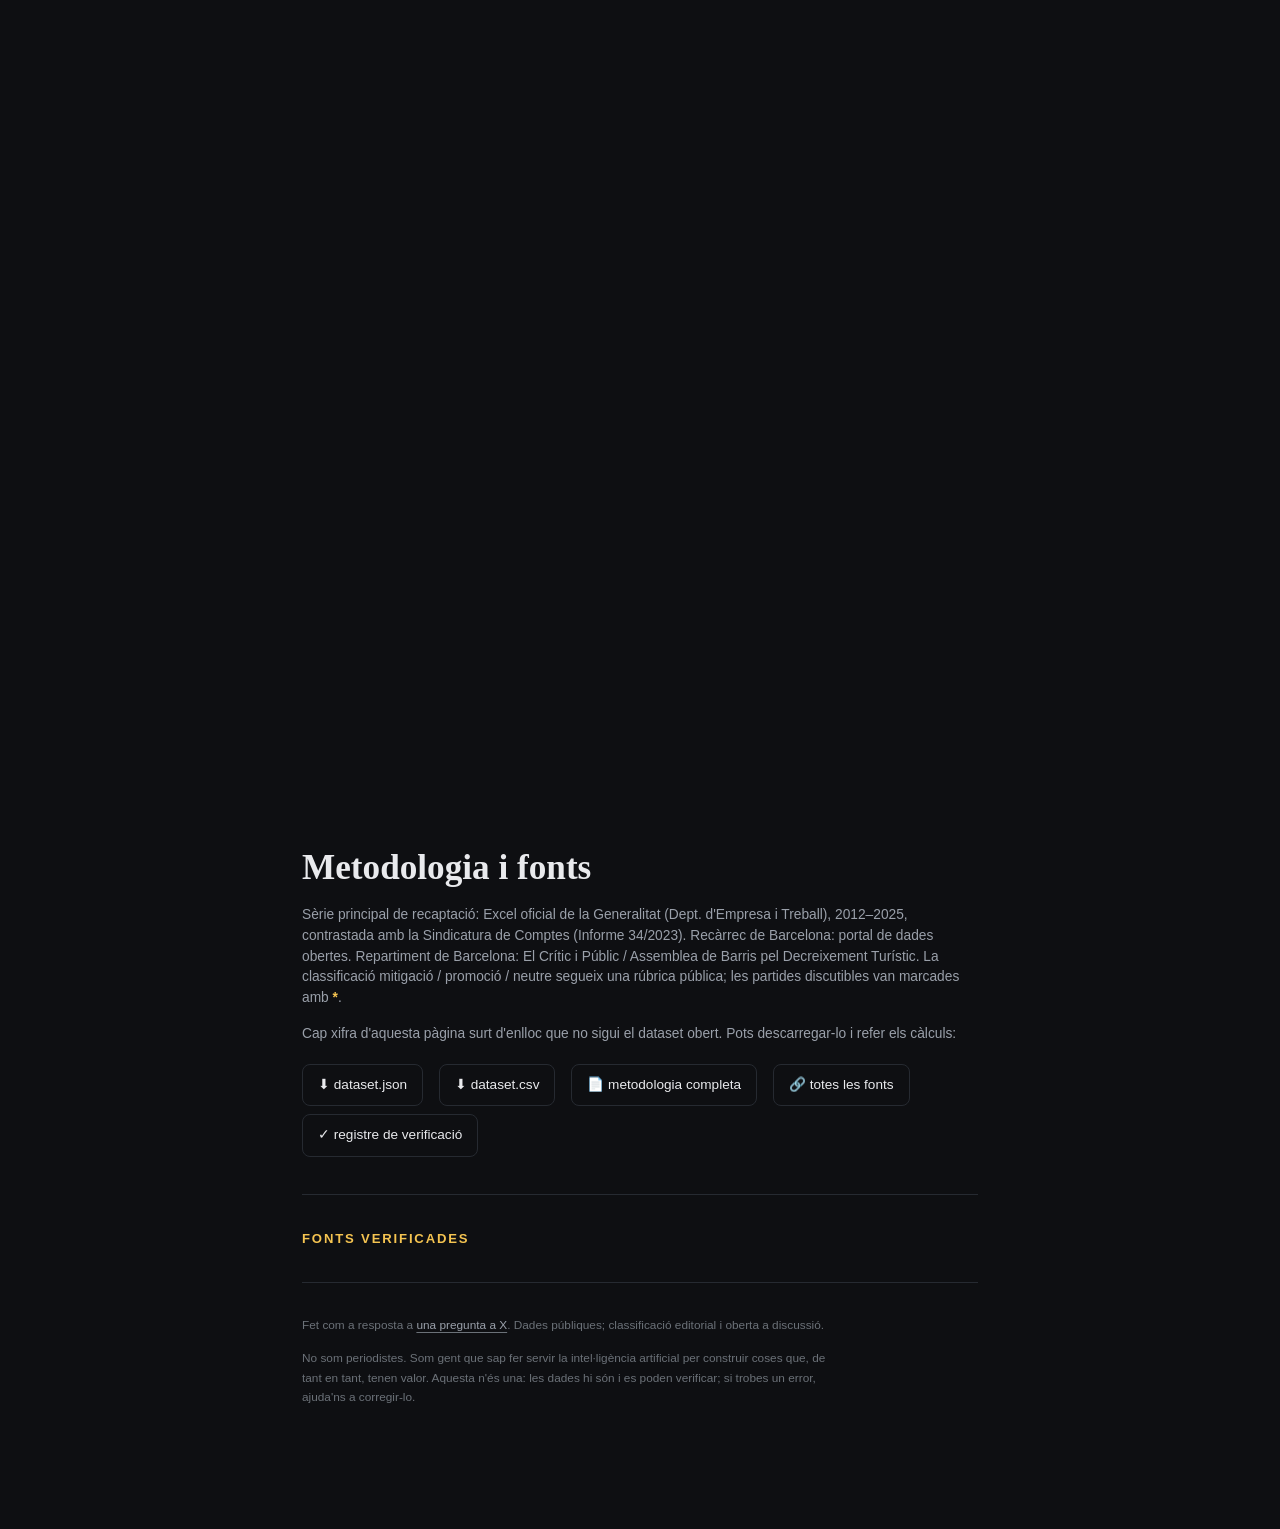
==== commit 77348d94: "feat: vies de contribució sense codi (Issues) + fonts noves verificades - Plantilles d'Issues en cat" ====
--- a/index.template.html
+++ b/index.template.html
@@ -187,8 +187,15 @@
         escala de Catalunya no es pot calcular</strong> — no perquè no s'hagi mirat prou, sinó
         perquè <strong>l'administració no ho publica</strong>. I aquesta opacitat ja és una
         resposta a la pregunta del tuit.</p>
-        <p class="muted">Però sí que podem mirar dues coses que <em>sí</em> són públiques: a qui
-        van a parar els diners, i el cas de Barcelona, on el detall existeix.</p>
+        <p>No és l'única veu que ho constata. El <strong>pressupost</strong> de la Generalitat
+        dedica 217,2 M€ al programa de turisme (2024), però el desglossa <strong>només per capítol
+        econòmic, mai per finalitat</strong>. I la pròpia <strong>Ivàlua</strong> — l'institut
+        públic d'avaluació de polítiques — analitza l'impost i acaba <strong>recomanant que
+        s'avaluï l'ús dels recursos</strong>: és a dir, reconeix que avui no se sap.</p>
+        <div class="src" data-src="ivalua_ieet,pressupost_651">Fonts: Ivàlua (2024); memòria de
+        pressupostos de la Generalitat (programa 651).</div>
+        <p class="muted" style="margin-top:1.2em">Però sí que podem mirar dues coses que <em>sí</em>
+        són públiques: a qui van a parar els diners, i el cas de Barcelona, on el detall existeix.</p>
       </div>
     </div>
   </section>
@@ -288,17 +295,26 @@
       <h2>Hi trobes un error? Tens una dada millor?</h2>
       <p>Tot el codi i totes les dades són <strong>públics i de domini públic</strong> (CC0). La
       classificació promoció / mitigació és, per força, editorial — i per això està
-      <strong>oberta a discussió</strong>. Si veus una xifra mal posada, tens una font millor o
-      vols reclassificar una partida amb arguments, pots fer-ho.</p>
+      <strong>oberta a discussió</strong>. Hi ha dues maneres de col·laborar, segons si vols posar
+      les mans a la massa o no.</p>
       <div class="contrib">
-        <p style="margin:0"><strong>Qualsevol persona pot contribuir.</strong> L'única regla:
-        els canvis entren per <em>Pull Request</em> (la branca <code>master</code> està
-        protegida). Tota dada nova ha de portar una font verificable.</p>
+        <p style="margin:0 0 .3em"><strong>1 · Demana o avisa — sense tocar codi.</strong></p>
+        <p class="small muted" style="margin:0">Tens una idea, vols una funcionalitat o has vist
+        una dada que no quadra? Obre un <em>Issue</em> amb un formulari senzill, en català, i ja
+        ens n'encarreguem. No cal saber programar.</p>
         <div class="btnrow">
-          <a class="btn btn-primary" href="https://github.com/comlaterra/taxa-turistica-catalunya" target="_blank" rel="noopener noreferrer">
+          <a class="btn btn-primary" href="https://github.com/comlaterra/taxa-turistica-catalunya/issues/new/choose" target="_blank" rel="noopener noreferrer">
             <svg viewBox="0 0 16 16" aria-hidden="true"><path d="M8 0C3.58 0 0 3.58 0 8c0 3.54 2.29 6.53 5.47 7.59.4.07.55-.17.55-.38 0-.19-.01-.82-.01-1.49-2.01.37-2.53-.49-2.69-.94-.09-.23-.48-.94-.82-1.13-.28-.15-.68-.52-.01-.53.63-.01 1.08.58 1.23.82.72 1.21 1.87.87 2.33.66.07-.52.28-.87.51-1.07-1.78-.2-3.64-.89-3.64-3.95 0-.87.31-1.59.82-2.15-.08-.2-.36-1.02.08-2.12 0 0 .67-.21 2.2.82.64-.18 1.32-.27 2-.27.68 0 1.36.09 2 .27 1.53-1.04 2.2-.82 2.2-.82.44 1.1.16 1.92.08 2.12.51.56.82 1.27.82 2.15 0 3.07-1.87 3.75-3.65 3.95.29.25.54.73.54 1.48 0 1.07-.01 1.93-.01 2.2 0 .21.15.46.55.38A8.013 8.013 0 0016 8c0-4.42-3.58-8-8-8z"/></svg>
-            Repositori a GitHub
+            Demanar o reportar
           </a>
+        </div>
+        <hr style="margin:1.6em 0">
+        <p style="margin:0 0 .3em"><strong>2 · Fes el canvi tu mateix/a.</strong></p>
+        <p class="small muted" style="margin:0">Si vols editar dades, classificacions o codi, els
+        canvis entren per <em>Pull Request</em> (la branca <code>master</code> està protegida).
+        Tota dada nova ha de portar una font verificable.</p>
+        <div class="btnrow">
+          <a class="btn btn-ghost" href="https://github.com/comlaterra/taxa-turistica-catalunya" target="_blank" rel="noopener noreferrer">Repositori a GitHub</a>
           <a class="btn btn-ghost" href="https://github.com/comlaterra/taxa-turistica-catalunya/blob/master/CONTRIBUTING.md" target="_blank" rel="noopener noreferrer">Com contribuir →</a>
         </div>
       </div>
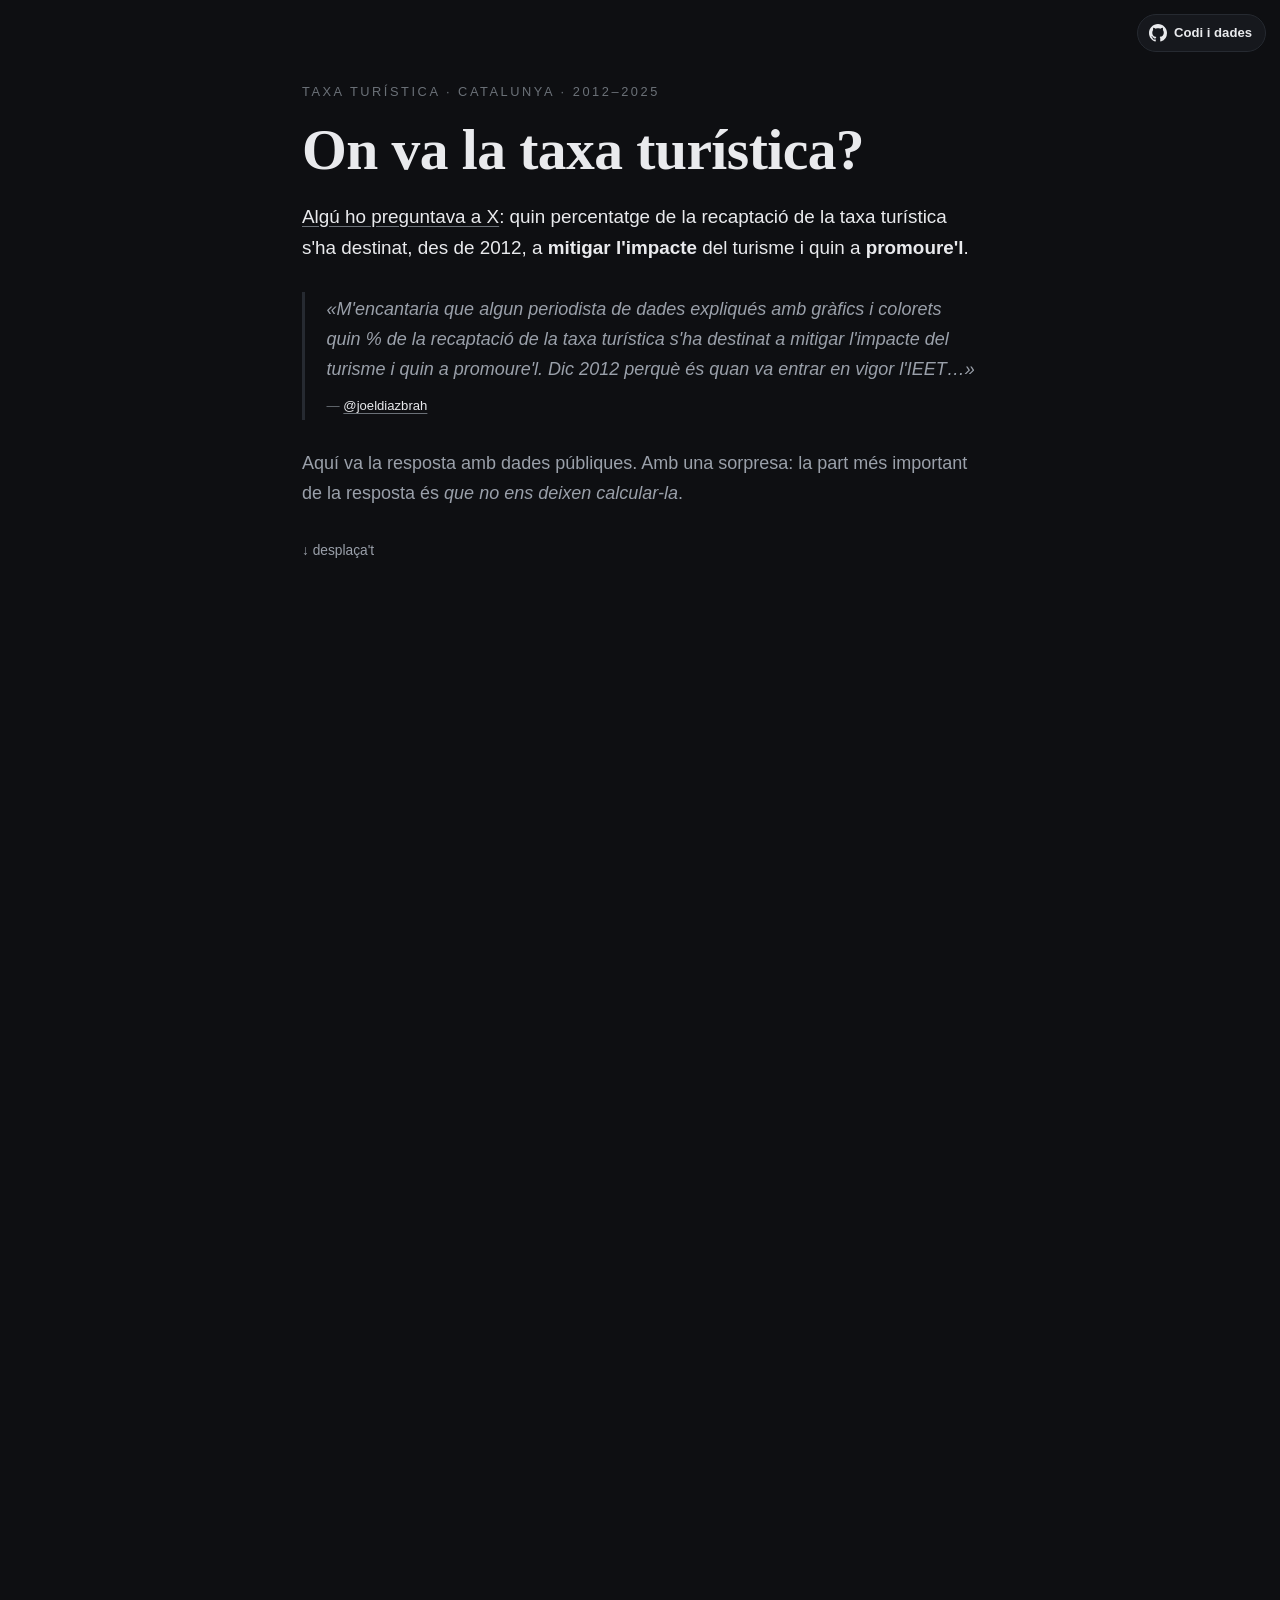
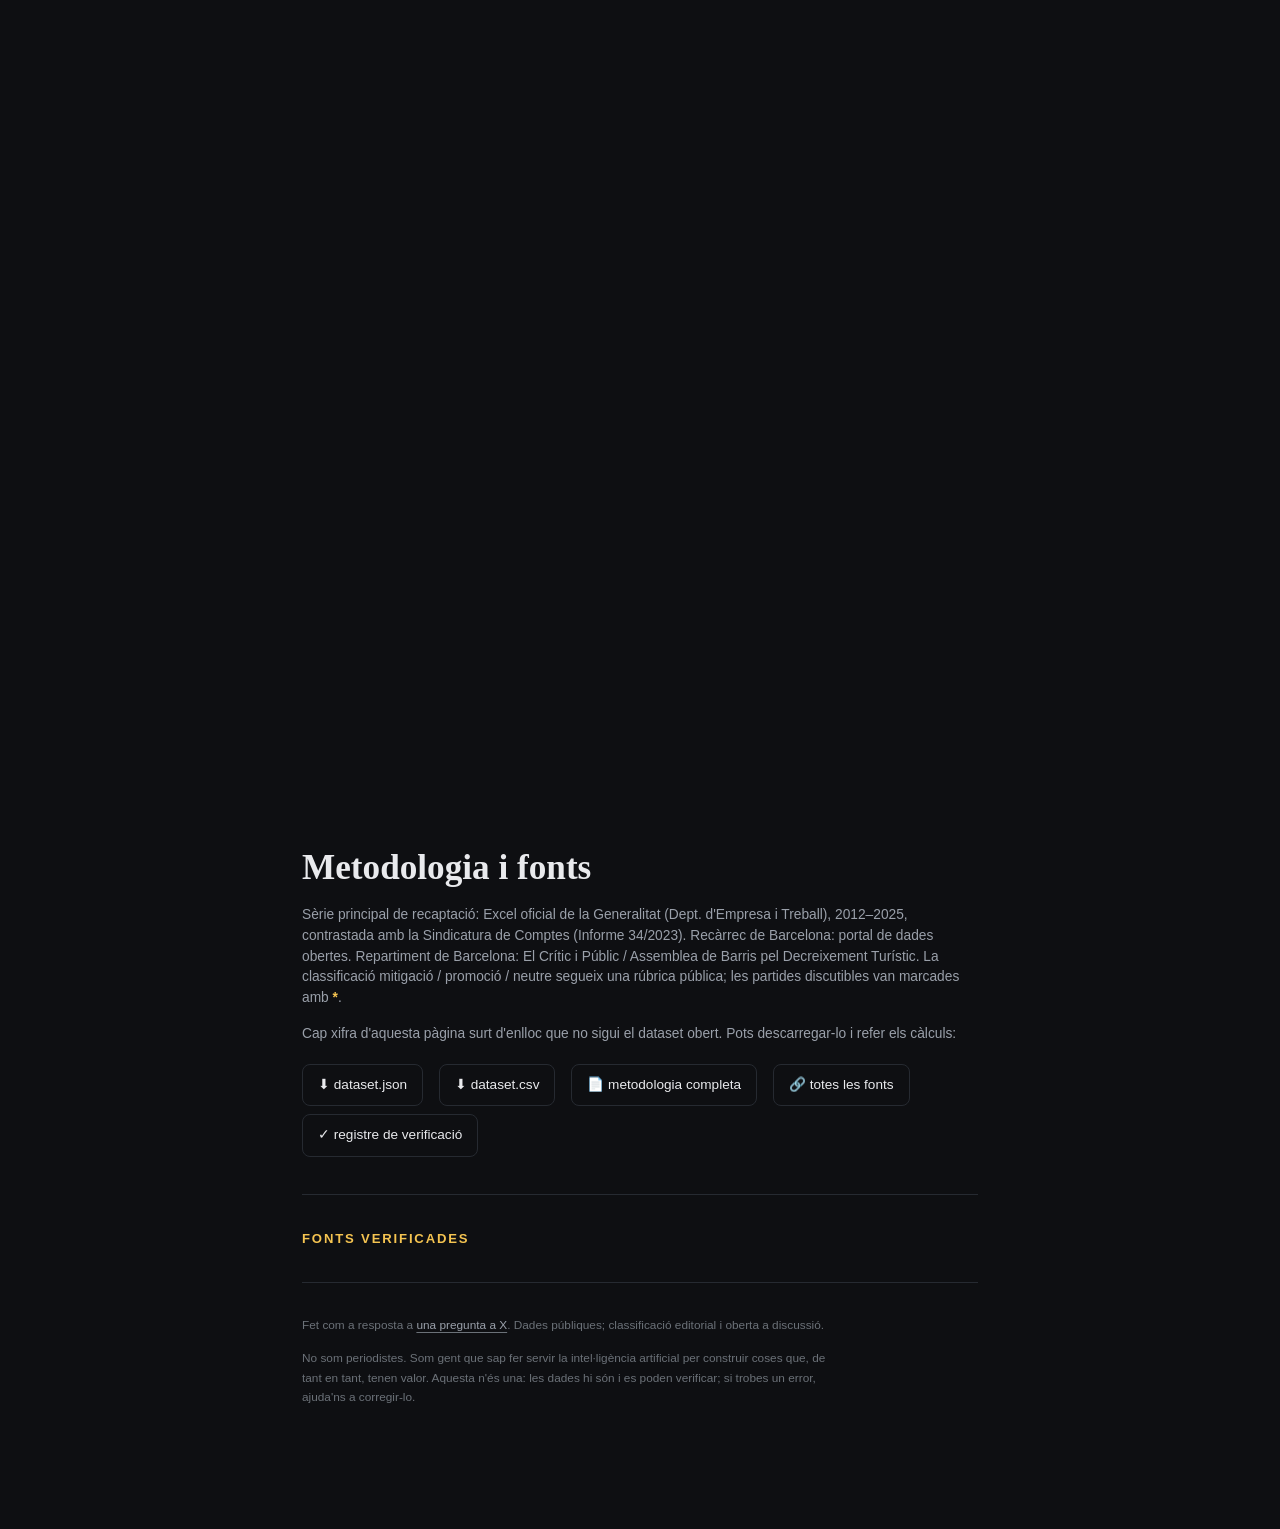
==== commit 18ca7348: "content: simplifica l'atribució del tuit (treu text innecessari)" ====
--- a/index.template.html
+++ b/index.template.html
@@ -123,8 +123,7 @@
       colorets quin % de la recaptació de la taxa turística s'ha destinat a mitigar l'impacte del
       turisme i quin a promoure'l. Dic 2012 perquè és quan va entrar en vigor l'IEET…»
       <span class="cite">— <a href="https://x.com/joeldiazbrah/status/2061476681865384081"
-      target="_blank" rel="noopener noreferrer">@joeldiazbrah</a>, el tuit que ho va engegar
-      tot</span></div>
+      target="_blank" rel="noopener noreferrer">@joeldiazbrah</a></span></div>
       <p class="muted">Aquí va la resposta amb dades públiques. Amb una sorpresa: la part més
       important de la resposta és <em>que no ens deixen calcular-la</em>.</p>
       <p class="small muted" style="margin-top:2.4em">↓ desplaça't</p>
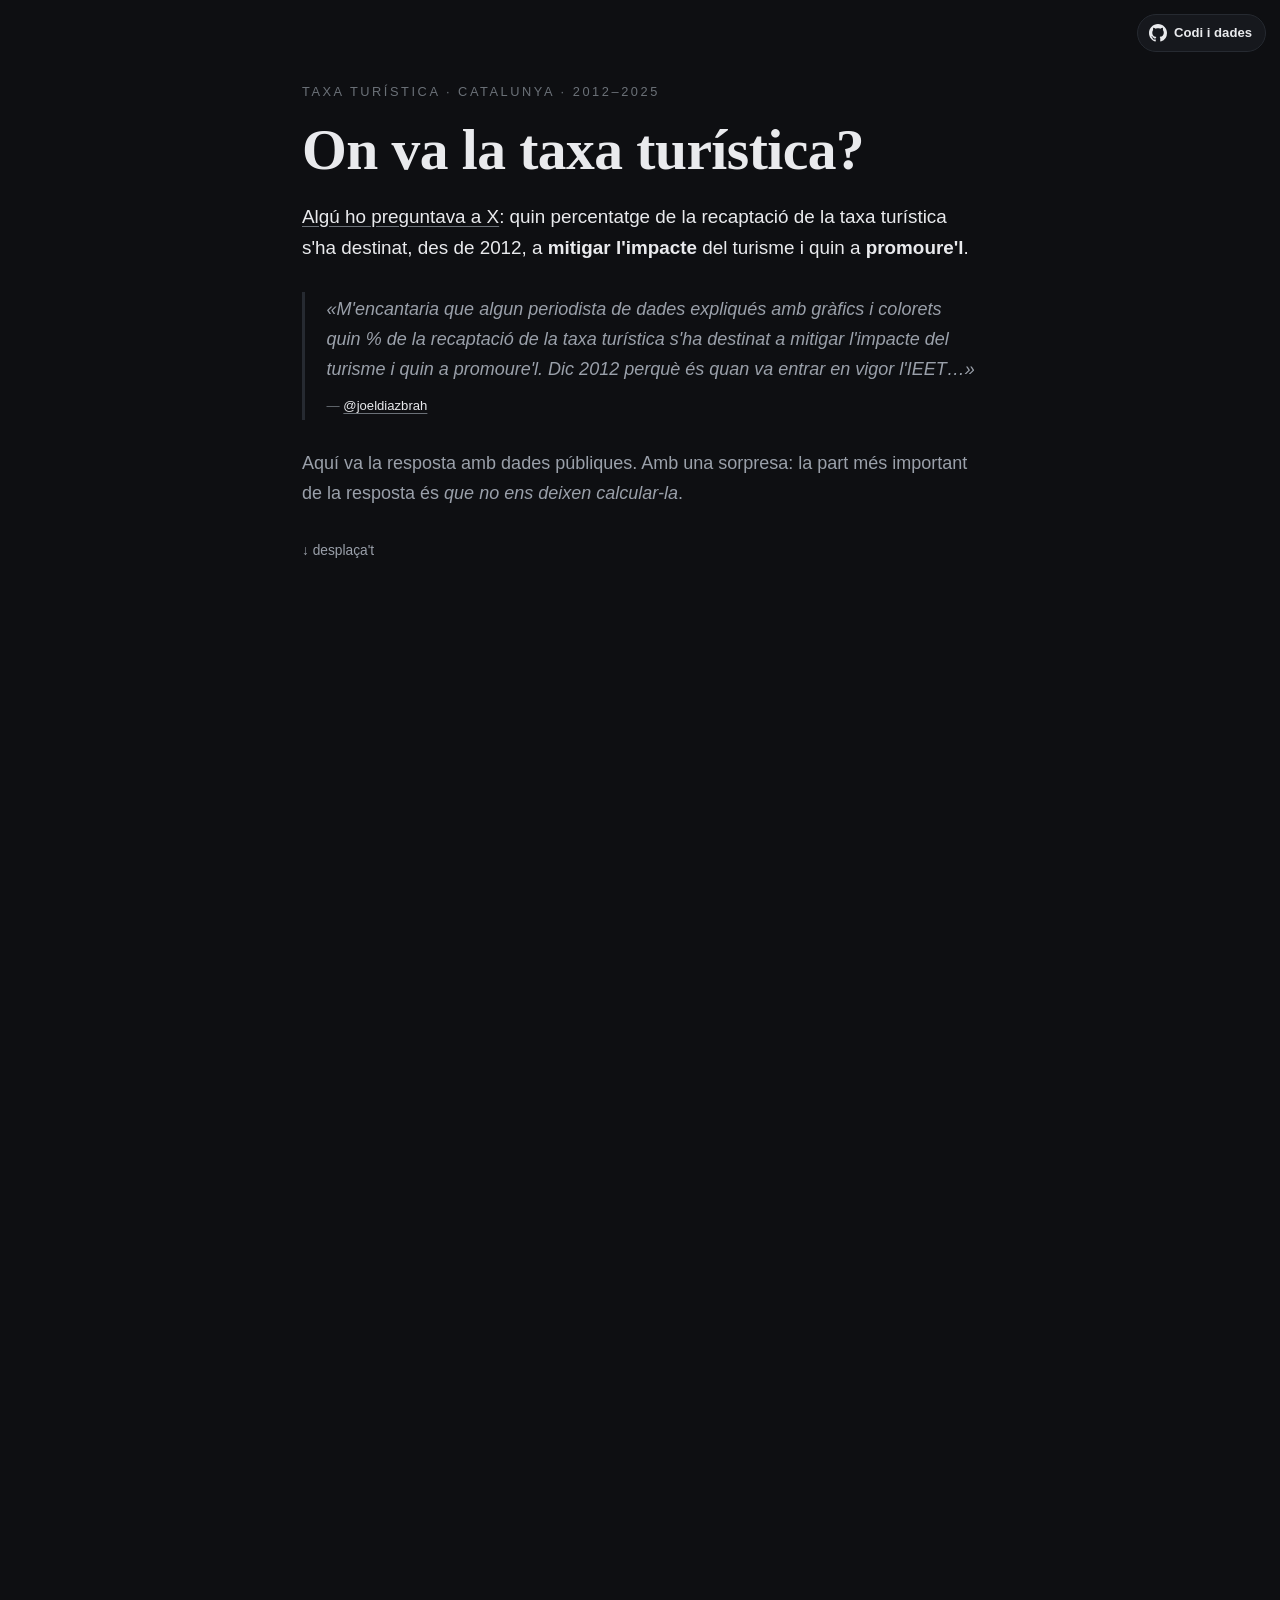
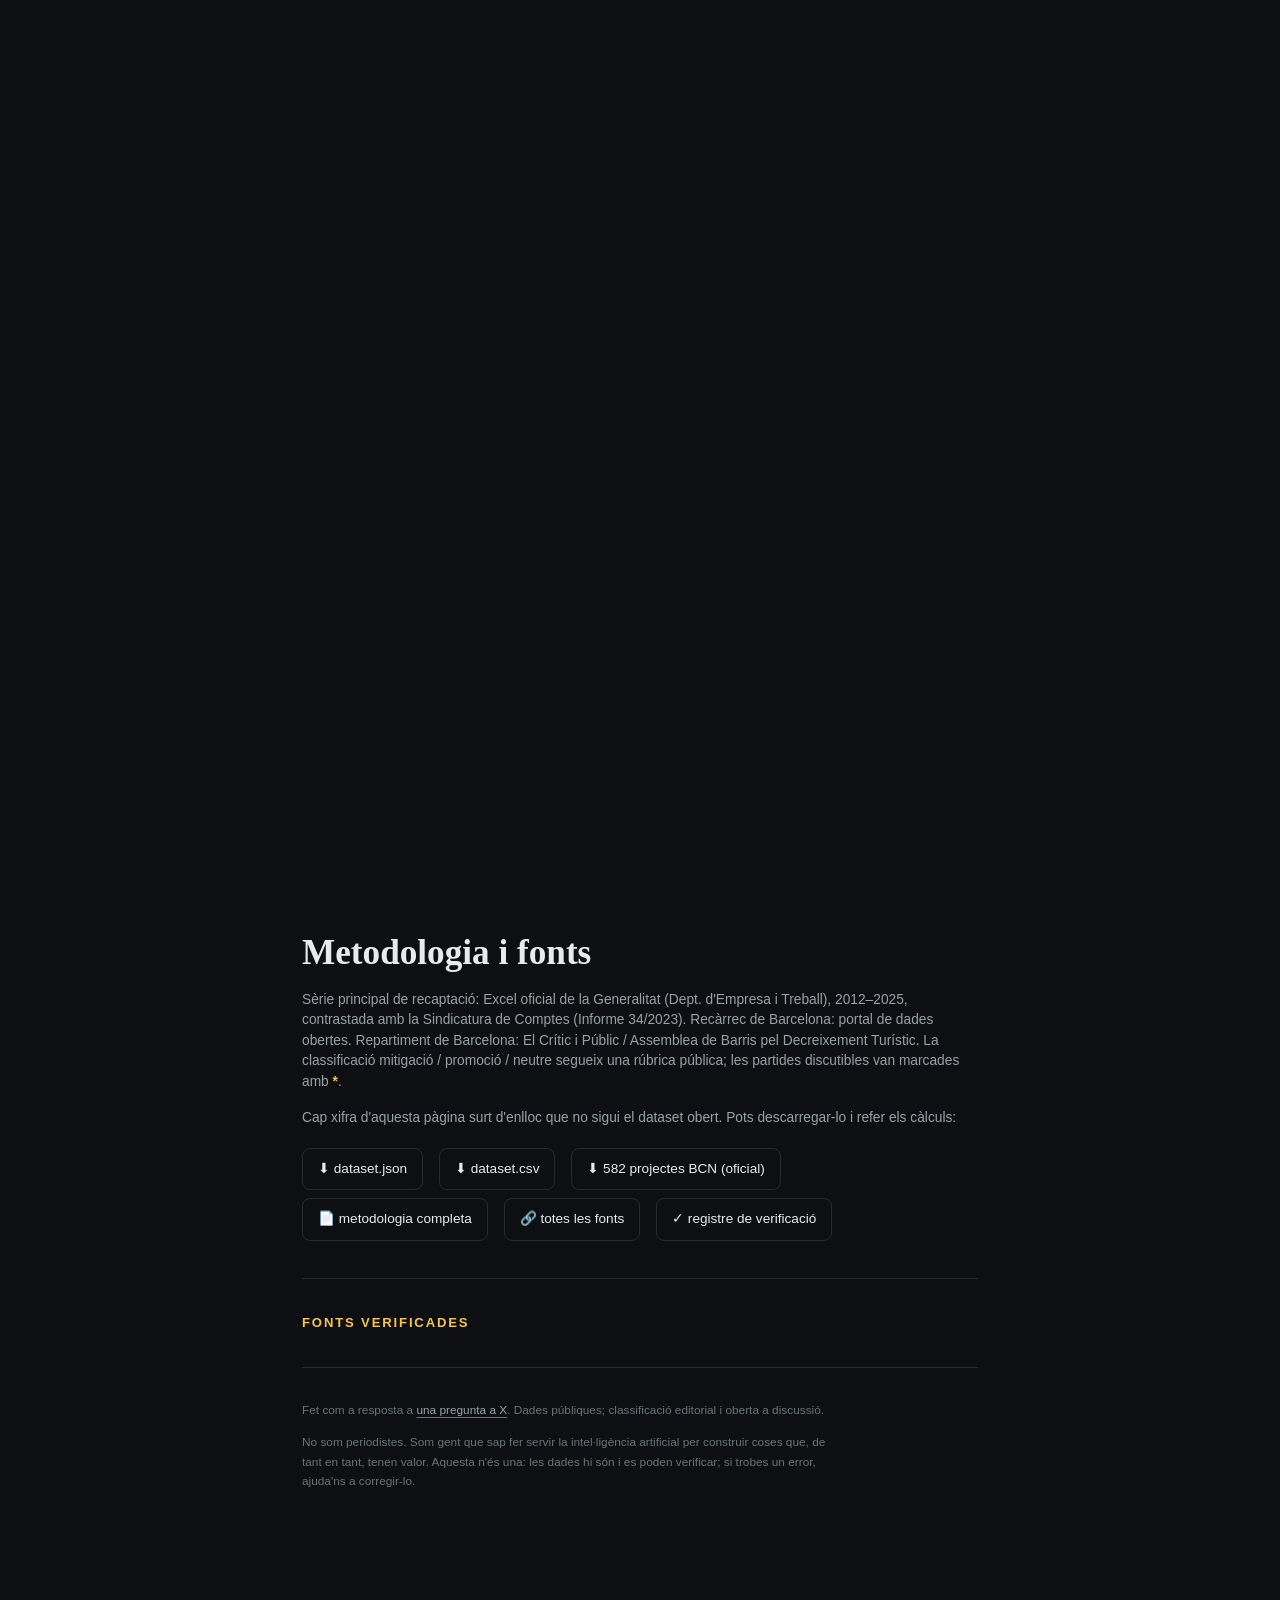
==== commit 324af69c: "feat: Barcelona com a dada PRIMÀRIA (OCR del PDF oficial de l'Ajuntament) Substitueix la dependència" ====
--- a/index.template.html
+++ b/index.template.html
@@ -229,28 +229,30 @@
     <div class="wrap">
       <div class="scene"><h3>5 · El cas Barcelona</h3>
       <h2>Aquí la dada sí existeix</h2>
-      <p>Barcelona aplica des de 2021 un <strong>recàrrec municipal</strong> propi, que gestiona
-      al marge del Fons català i que sí es pot resseguir. La investigació d'<a
-      href="https://www.elcritic.cat/investigacio/un-consorci-dirigit-pels-hotelers-ha-rebut-39-milions-publics-de-la-taxa-turistica-195808"
-      target="_blank" rel="noopener noreferrer">El Crític</a> va desglossar <strong>92,8 M€</strong> (2012–2022).</p>
+      <p>A Barcelona, l'Ajuntament publica la <strong>llista oficial de projectes</strong>
+      finançats amb l'impost. L'hem agafada sencera — <strong>582 partides, 162,2 M€</strong>
+      (2014–2025) — i hem classificat cada euro. El resultat parla sol.</p>
       </div>
       <figure class="scene">
         <div id="chart-bcn"></div>
         <div class="legend" id="legend-cats2"></div>
-        <figcaption>Repartiment del recàrrec de Barcelona 2012–2022, per categoria.
-        <span class="star">*</span> <span class="muted">classificació discutible.</span></figcaption>
-        <div class="src" data-src="elcritic">Font: El Crític, a partir de memòries i pressupostos
-        municipals. Classificació pròpia (vegeu metodologia).</div>
+        <figcaption>Repartiment dels 582 projectes oficials de Barcelona (2014–2025), per
+        categoria. <span class="muted">Classificació pròpia segons la rúbrica pública.</span></figcaption>
+        <div class="src" data-src="bcn_projects_pdf">Font: document oficial de projectes IEET de
+        l'Ajuntament de Barcelona, extret per OCR i verificat. Llista completa descarregable.</div>
       </figure>
       <div class="scene">
         <table class="note" id="bcn-table"></table>
       </div>
       <div class="scene callout">
-        <p style="margin:0 0 .4em"><strong>39 milions</strong> — el 43% — van anar directament a
-        <strong>Turisme de Barcelona</strong>, el consorci público-privat dirigit pels hotelers.
-        L'<a href="https://assembleabarris.wordpress.com/2024/03/20/taxa-turistica-ni-solucio-ni-gestio-nomes-promocio-i-financament-de-turisme-de-barcelona/"
+        <p style="margin:0 0 .6em"><strong>I no és només la nostra lectura.</strong> Dues
+        reconstruccions independents arriben al mateix lloc. <strong>39 milions</strong> —
+        el 43% — van anar directament a <strong>Turisme de Barcelona</strong>, el consorci
+        público-privat dirigit pels hotelers (investigació d'<a
+        href="https://www.elcritic.cat/investigacio/un-consorci-dirigit-pels-hotelers-ha-rebut-39-milions-publics-de-la-taxa-turistica-195808"
+        target="_blank" rel="noopener noreferrer">El Crític</a>). I l'<a href="https://assembleabarris.wordpress.com/2024/03/20/taxa-turistica-ni-solucio-ni-gestio-nomes-promocio-i-financament-de-turisme-de-barcelona/"
         target="_blank" rel="noopener noreferrer">Assemblea de Barris pel Decreixement
-        Turístic</a> ho va reconstruir amb una petició d'accés a la informació (difós per <a
+        Turístic</a>, amb una petició d'accés a la informació (difós per <a
         href="https://www.diaripublic.cat/90-recaptacio-taxa-turistica-barcelona-els-darrers-10-anys-s-destinat-promocio-turisme.html"
         target="_blank" rel="noopener noreferrer">Públic</a>):</p>
         <div class="big-stat promo" style="font-size:clamp(2.4rem,12vw,5rem)">90%</div>
@@ -280,8 +282,9 @@
         la Generalitat, gairebé tot va a l'ACT i a Circuits — ens de promoció. La mitigació no
         apareix com a partida pròpia.</p>
         <p style="margin:0"><span class="dot" style="background:var(--promo)"></span>
-        <strong>A Barcelona, on hi ha detall: 9 de cada 10 euros, a foment.</strong> 39 M€ al
-        consorci hoteler; la mitigació (agents cívics, bus, inspecció) és minoritària.</p>
+        <strong>A Barcelona, on hi ha la llista oficial: 59% a promoció, 10% a mitigació.</strong>
+        Dels 582 projectes (162,2 M€), el gruix va a promoure el turisme; mitigar-ne l'impacte
+        (agents cívics, bus, inspecció) és minoritari.</p>
       </div>
       <p>El fons es diu, literalment, «de Foment del Turisme». Les dades que <em>sí</em> existeixen
       hi apunten en la mateixa direcció. I la dada que ho tancaria del tot… no es publica.</p>
@@ -334,6 +337,7 @@
       <p>
         <a class="dl" href="data/dataset.json">⬇ dataset.json</a>
         <a class="dl" href="data/dataset.csv">⬇ dataset.csv</a>
+        <a class="dl" href="data/bcn_projectes_oficial.json">⬇ 582 projectes BCN (oficial)</a>
         <a class="dl" href="METODOLOGIA.md">📄 metodologia completa</a>
         <a class="dl" href="data/fonts.md">🔗 totes les fonts</a>
         <a class="dl" href="data/verificacio.md">✓ registre de verificació</a>
@@ -482,45 +486,39 @@
     legend('legend-cats',['promocio','mitigacio','neutre']);
   })();
 
-  /* ---------- Chart 3: Barcelona stacked bar by category ---------- */
+  /* ---------- Chart 3: Barcelona stacked bar by category (dada oficial) ---------- */
   (function(){
     var box=document.getElementById('chart-bcn'); if(!box) return;
-    var bcn=DATA.barcelona.itemized;
-    var totals={promocio:0,mitigacio:0,neutre:0};
-    bcn.items.forEach(function(it){ totals[it.category]+=it.amount; });
-    var itemized=totals.promocio+totals.mitigacio+totals.neutre;
-    var rest=Math.max(0, bcn.total-itemized);
-    totals.neutre+=rest; // remainder = projectes no desglossats
+    var bcn=DATA.barcelona.oficial;
+    var catMap={}; bcn.categories.forEach(function(c){ catMap[c.key]=c; });
     var order=['promocio','mitigacio','neutre'];
-    var W=720,H=120, padT=10, barH=54, x0=0, full=W;
-    var svg=el('svg',{viewBox:'0 0 '+W+' '+H,role:'img','aria-label':'Repartiment del recàrrec de Barcelona'});
-    var x=x0;
+    var W=720,H=120, padT=10, barH=54, full=W;
+    var svg=el('svg',{viewBox:'0 0 '+W+' '+H,role:'img','aria-label':'Repartiment dels projectes oficials de Barcelona'});
+    var x=0;
     order.forEach(function(k){
-      var w=(totals[k]/bcn.total)*full;
+      var c=catMap[k]; var w=(c.amount/bcn.total)*full;
       var seg=el('rect',{x:x,y:padT,width:0,height:barH,fill:C[k]});
       svg.appendChild(seg);
-      (function(seg,xx,w){ requestAnimationFrame(function(){
+      (function(seg,w){ requestAnimationFrame(function(){
         seg.style.transition='width 1.1s cubic-bezier(.2,.7,.2,1)';
         requestAnimationFrame(function(){ seg.setAttribute('width',w); });
-      });})(seg,x,w);
-      var pct=Math.round(totals[k]/bcn.total*100);
-      if(w>54){
-        svg.appendChild(txt(x+8,padT+22,pct+'%','barlabel',{'font-weight':'700',fill:'#0e0f12'}));
+      });})(seg,w);
+      if(w>46){
+        svg.appendChild(txt(x+8,padT+22,c.pct+'%','barlabel',{'font-weight':'700',fill:'#0e0f12'}));
         svg.appendChild(txt(x+8,padT+40,CLABEL[k],'barlabel',{'font-size':'11',fill:'#0e0f12'}));
       }
       x+=w;
     });
-    svg.appendChild(txt(0,padT+barH+22,'Total desglossat: '+fmtM(bcn.total)+' M€ (2012–2022)','barval'));
+    svg.appendChild(txt(0,padT+barH+22,bcn.n_projects+' projectes oficials · '+fmtM(bcn.total)+' M€ ('+bcn.period+')','barval'));
     box.appendChild(svg);
     legend('legend-cats2',order);
 
-    // table of items
+    // table: top projectes oficials
     var tb=document.getElementById('bcn-table');
-    bcn.items.slice().sort(function(a,b){return b.amount-a.amount;}).forEach(function(it){
+    bcn.top.forEach(function(it){
       var tr=document.createElement('tr');
-      var star=it.debatable?' <span class="star">*</span>':'';
-      tr.innerHTML='<td><span class="dot" style="background:'+C[it.category]+'"></span> '+
-        esc(it.concept)+star+'</td><td>'+fmtM(it.amount)+' M€</td>';
+      tr.innerHTML='<td><span class="dot" style="background:'+C[it.cat]+'"></span> '+
+        esc(it.name)+'</td><td>'+eu.format(Math.round(it.amount/1000))+' k€</td>';
       tb.appendChild(tr);
     });
   })();
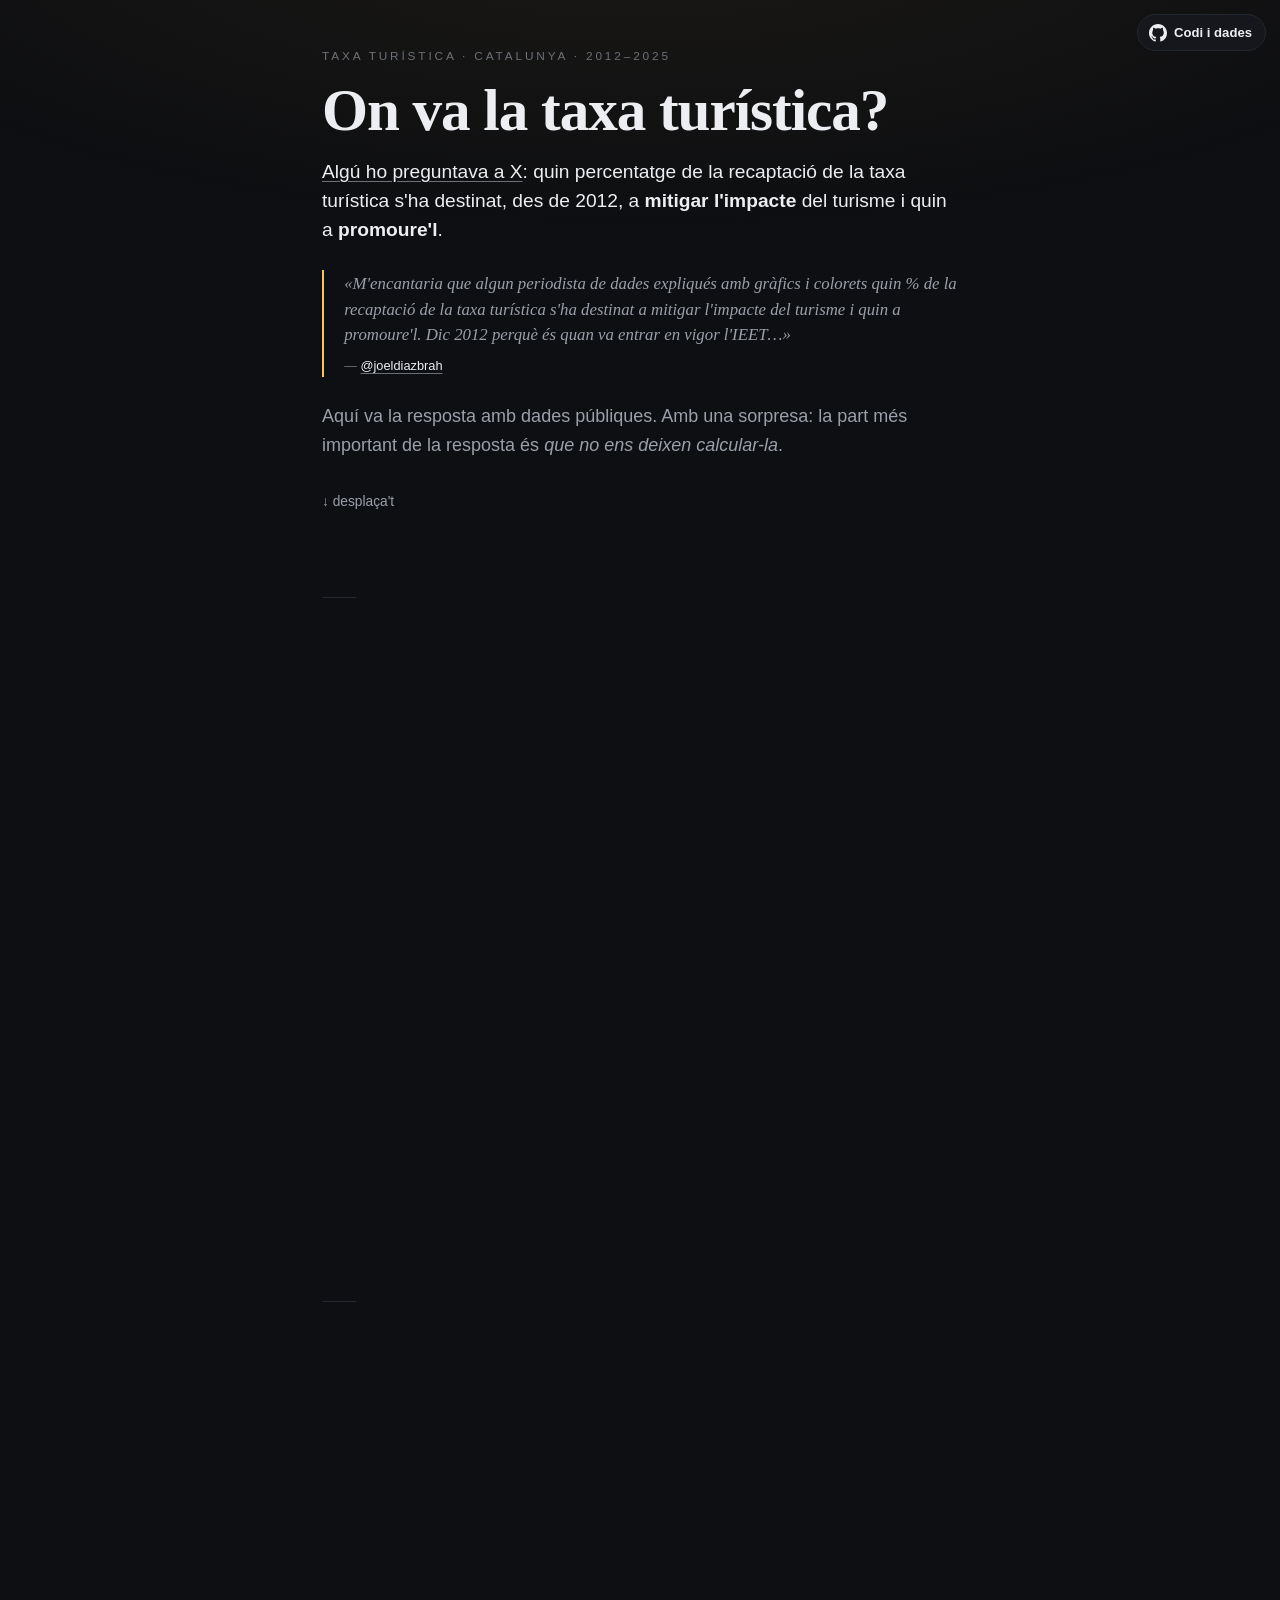
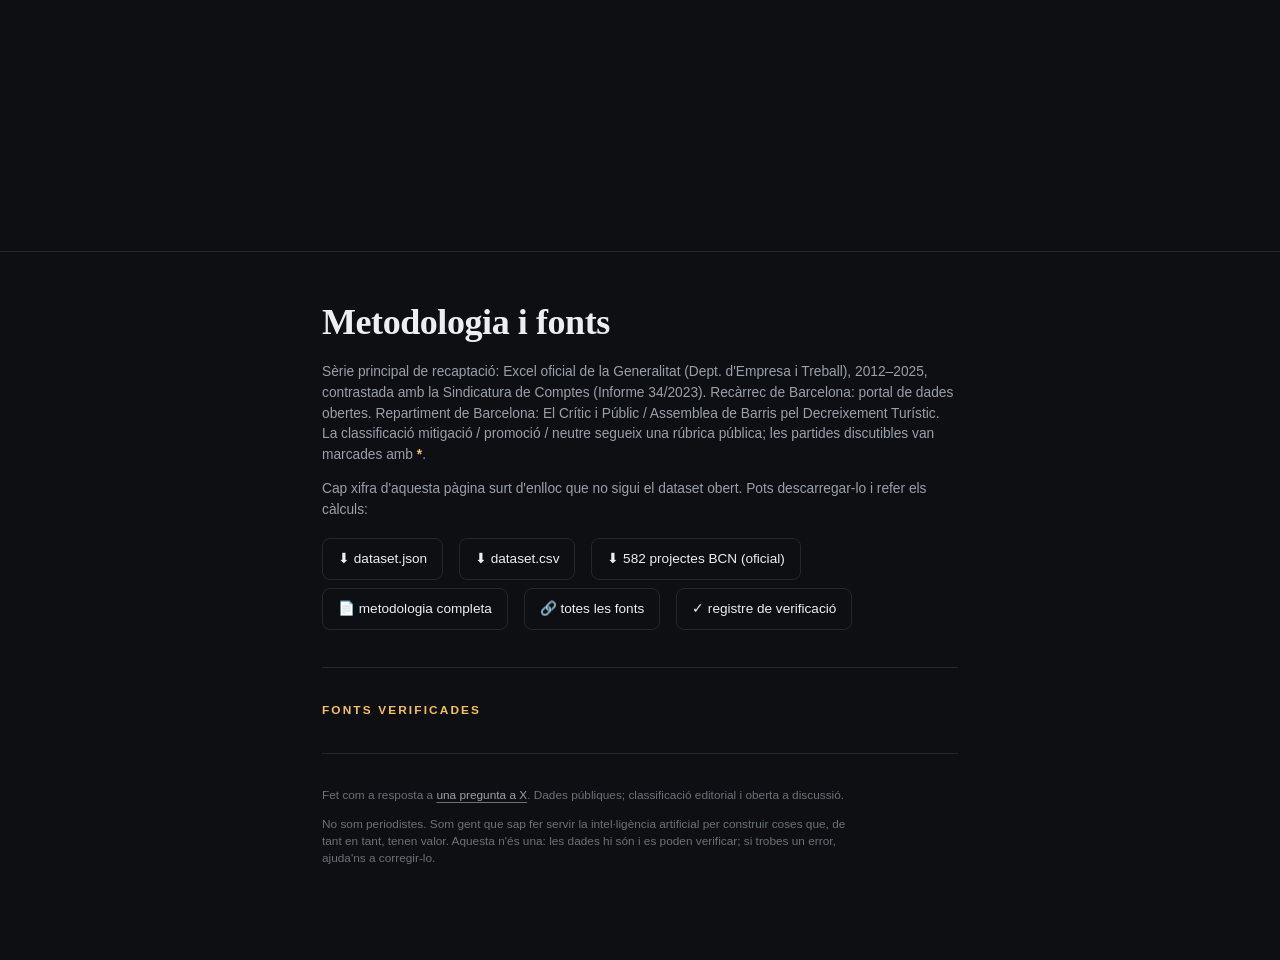
==== commit e9de43b0: "style: refinament editorial (data-journalism) + espaiat comprimit - Comprimeix l'espaiat vertical en" ====
--- a/index.template.html
+++ b/index.template.html
@@ -12,21 +12,25 @@
 <meta name="twitter:card" content="summary_large_image">
 <style>
   :root{
-    --bg:#0e0f12; --panel:#16181d; --line:#262a31;
-    --ink:#e9eaed; --muted:#9aa0aa; --faint:#6b7178;
+    --bg:#0e0f12; --panel:#15171c; --line:#23272f;
+    --ink:#eceef1; --muted:#9aa0aa; --faint:#6b7178;
     --promo:#e4572e; --mitig:#3aaf6c; --neutre:#8a8f98;
     --accent:#f5c451;
-    --serif:Georgia,'Times New Roman',serif;
-    --sans:-apple-system,BlinkMacSystemFont,'Segoe UI',Roboto,Helvetica,Arial,sans-serif;
-    --maxw:720px;
+    --serif:"Iowan Old Style","Palatino Linotype",Palatino,"Hoefler Text",Georgia,"Times New Roman",serif;
+    --sans:-apple-system,BlinkMacSystemFont,"Segoe UI",Roboto,Helvetica,Arial,sans-serif;
+    --maxw:680px;
+    --sp:clamp(2.4rem,5.2vh,3.6rem);
   }
   *{box-sizing:border-box}
   html{scroll-behavior:smooth}
   body{
     margin:0;background:var(--bg);color:var(--ink);
-    font-family:var(--sans);font-size:18px;line-height:1.65;
-    -webkit-font-smoothing:antialiased;
+    font-family:var(--sans);font-size:18px;line-height:1.6;
+    font-feature-settings:"kern" 1;
+    -webkit-font-smoothing:antialiased;text-rendering:optimizeLegibility;
   }
+  body::before{content:"";position:fixed;inset:0;z-index:-1;pointer-events:none;
+    background:radial-gradient(120% 60% at 50% -10%, rgba(245,196,81,.06), transparent 60%)}
   #progress{position:fixed;top:0;left:0;height:3px;width:0;background:var(--accent);z-index:50;transition:width .1s linear}
   .ghbtn{position:fixed;top:14px;right:14px;z-index:60;display:inline-flex;align-items:center;gap:7px;
     background:var(--panel);border:1px solid var(--line);border-radius:999px;padding:7px 13px 7px 11px;
@@ -43,41 +47,45 @@
   .btn-ghost:hover{border-color:var(--accent)}
   .btn svg{width:18px;height:18px;fill:currentColor}
   .wrap{max-width:var(--maxw);margin:0 auto;padding:0 22px}
-  section{padding:9vh 0;border-bottom:1px solid transparent}
-  .scene{opacity:0;transform:translateY(22px);transition:opacity .7s ease,transform .7s ease}
+  section{padding:var(--sp) 0}
+  /* filet editorial centrat entre seccions (no a la primera) */
+  main > section + section > .wrap{position:relative}
+  main > section + section > .wrap::before{
+    content:"";position:absolute;top:calc(var(--sp) * -0.5);left:22px;width:34px;height:1px;background:var(--line)}
+  .scene{opacity:0;transform:translateY(14px);transition:opacity .55s ease,transform .55s ease}
   .scene.in{opacity:1;transform:none}
-  h1{font-family:var(--serif);font-weight:700;font-size:clamp(2.1rem,7vw,3.6rem);line-height:1.05;letter-spacing:-.01em;margin:.2em 0 .35em}
-  h2{font-family:var(--serif);font-weight:700;font-size:clamp(1.5rem,4.6vw,2.2rem);line-height:1.12;margin:.2em 0 .5em}
-  h3{font-size:.82rem;text-transform:uppercase;letter-spacing:.14em;color:var(--accent);font-weight:700;margin:0 0 1.1em}
-  p{margin:0 0 1.1em}
-  .lede{font-size:1.18rem;color:var(--ink)}
+  h1{font-family:var(--serif);font-weight:700;font-size:clamp(2.3rem,7.4vw,3.7rem);line-height:1.02;letter-spacing:-.018em;margin:.1em 0 .3em}
+  h2{font-family:var(--serif);font-weight:700;font-size:clamp(1.55rem,4.6vw,2.25rem);line-height:1.1;letter-spacing:-.012em;margin:.1em 0 .55em}
+  h3{font-size:.74rem;text-transform:uppercase;letter-spacing:.18em;color:var(--accent);font-weight:700;margin:0 0 .95em}
+  p{margin:0 0 1em}
+  .lede{font-size:1.2rem;line-height:1.5;color:var(--ink)}
   .muted{color:var(--muted)}
   .small{font-size:.86rem;line-height:1.5}
   a{color:var(--ink);text-decoration:underline;text-decoration-color:var(--faint);text-underline-offset:3px}
   a:hover{text-decoration-color:var(--accent)}
-  .kicker{font-size:.8rem;text-transform:uppercase;letter-spacing:.2em;color:var(--faint);margin-bottom:1.4em}
-  .tweet{border-left:3px solid var(--line);padding:.2em 0 .2em 1.2em;margin:1.6em 0;color:var(--muted);font-style:italic}
-  .tweet .cite{display:block;margin-top:.8em;font-style:normal;font-size:.82rem;color:var(--faint)}
-  .big-stat{font-family:var(--serif);font-size:clamp(3rem,16vw,7rem);line-height:.9;font-weight:700;letter-spacing:-.02em}
+  .kicker{font-size:.74rem;text-transform:uppercase;letter-spacing:.24em;color:var(--faint);margin-bottom:1.2em}
+  .tweet{border-left:2px solid var(--accent);padding:.1em 0 .1em 1.2em;margin:1.5em 0;color:var(--muted);font-style:italic;font-family:var(--serif);font-size:1.05rem;line-height:1.5}
+  .tweet .cite{display:block;margin-top:.7em;font-style:normal;font-family:var(--sans);font-size:.8rem;color:var(--faint)}
+  .big-stat{font-family:var(--serif);font-size:clamp(3.4rem,17vw,7.5rem);line-height:.86;font-weight:700;letter-spacing:-.03em;font-variant-numeric:lining-nums tabular-nums}
   .big-stat.promo{color:var(--promo)}
   .big-stat.hole{color:var(--accent)}
   .chip{display:inline-flex;align-items:center;gap:.45em;font-size:.8rem;color:var(--muted);margin:.2em .8em .2em 0}
   .dot{width:.7em;height:.7em;border-radius:2px;display:inline-block}
-  figure{margin:1.8em 0}
-  figcaption{font-size:.8rem;color:var(--faint);margin-top:.7em}
-  .src{font-size:.74rem;color:var(--faint)}
+  figure{margin:1.5em 0}
+  figcaption{font-size:.8rem;color:var(--faint);margin-top:.7em;line-height:1.45}
+  .src{font-size:.74rem;color:var(--faint);line-height:1.45}
   .src a{color:var(--muted)}
-  .callout{background:var(--panel);border:1px solid var(--line);border-radius:12px;padding:22px 22px;margin:1.6em 0}
-  .callout.warn{border-color:#3a3320;background:#1b1810}
-  .quote{font-family:var(--serif);font-size:1.25rem;line-height:1.45;color:var(--ink);margin:.2em 0 .5em}
-  table.note{width:100%;border-collapse:collapse;font-size:.82rem;margin-top:.6em}
-  table.note td{padding:.28em 0;border-bottom:1px solid var(--line);vertical-align:top}
-  table.note td:last-child{text-align:right;white-space:nowrap;padding-left:14px;color:var(--muted)}
+  .callout{background:var(--panel);border:1px solid var(--line);border-radius:10px;padding:20px 22px;margin:1.4em 0}
+  .callout.warn{border-color:#3a3320;background:#17140d}
+  .quote{font-family:var(--serif);font-size:1.3rem;line-height:1.42;color:var(--ink);margin:.1em 0 .5em;text-wrap:balance}
+  table.note{width:100%;border-collapse:collapse;font-size:.84rem;margin-top:.6em}
+  table.note td{padding:.4em 0;border-bottom:1px solid var(--line);vertical-align:top}
+  table.note td:last-child{text-align:right;white-space:nowrap;padding-left:14px;color:var(--ink);font-variant-numeric:lining-nums tabular-nums}
   .star{color:var(--accent);font-weight:700}
   svg{display:block;width:100%;height:auto;overflow:visible}
-  .axis{fill:var(--faint);font-size:11px;font-family:var(--sans)}
+  .axis{fill:var(--faint);font-size:11px;font-family:var(--sans);font-variant-numeric:tabular-nums}
   .barlabel{fill:var(--ink);font-size:12px;font-family:var(--sans)}
-  .barval{fill:var(--muted);font-size:12px;font-family:var(--sans)}
+  .barval{fill:var(--muted);font-size:12px;font-family:var(--sans);font-variant-numeric:tabular-nums}
   .legend{display:flex;flex-wrap:wrap;gap:2px 0;margin:.4em 0 0}
   .toggle{display:inline-flex;gap:6px;margin:.4em 0 1em;flex-wrap:wrap}
   .toggle button{background:var(--panel);color:var(--muted);border:1px solid var(--line);border-radius:999px;padding:6px 13px;font:inherit;font-size:.8rem;cursor:pointer}
@@ -93,7 +101,7 @@
   .srclist a{color:var(--ink)}
   .srclist .meta{color:var(--faint);display:block;margin-top:.2em;line-height:1.5}
   .ok{color:var(--mitig);font-weight:700}
-  footer{padding:7vh 0 12vh;color:var(--muted);font-size:.86rem}
+  footer{padding:var(--sp) 0 9vh;color:var(--muted);font-size:.86rem;border-top:1px solid var(--line);margin-top:var(--sp)}
   footer h2{color:var(--ink)}
   .dl{display:inline-block;margin:.3em 12px .3em 0;padding:9px 15px;border:1px solid var(--line);border-radius:8px;text-decoration:none;color:var(--ink);font-size:.85rem}
   .dl:hover{border-color:var(--accent)}
